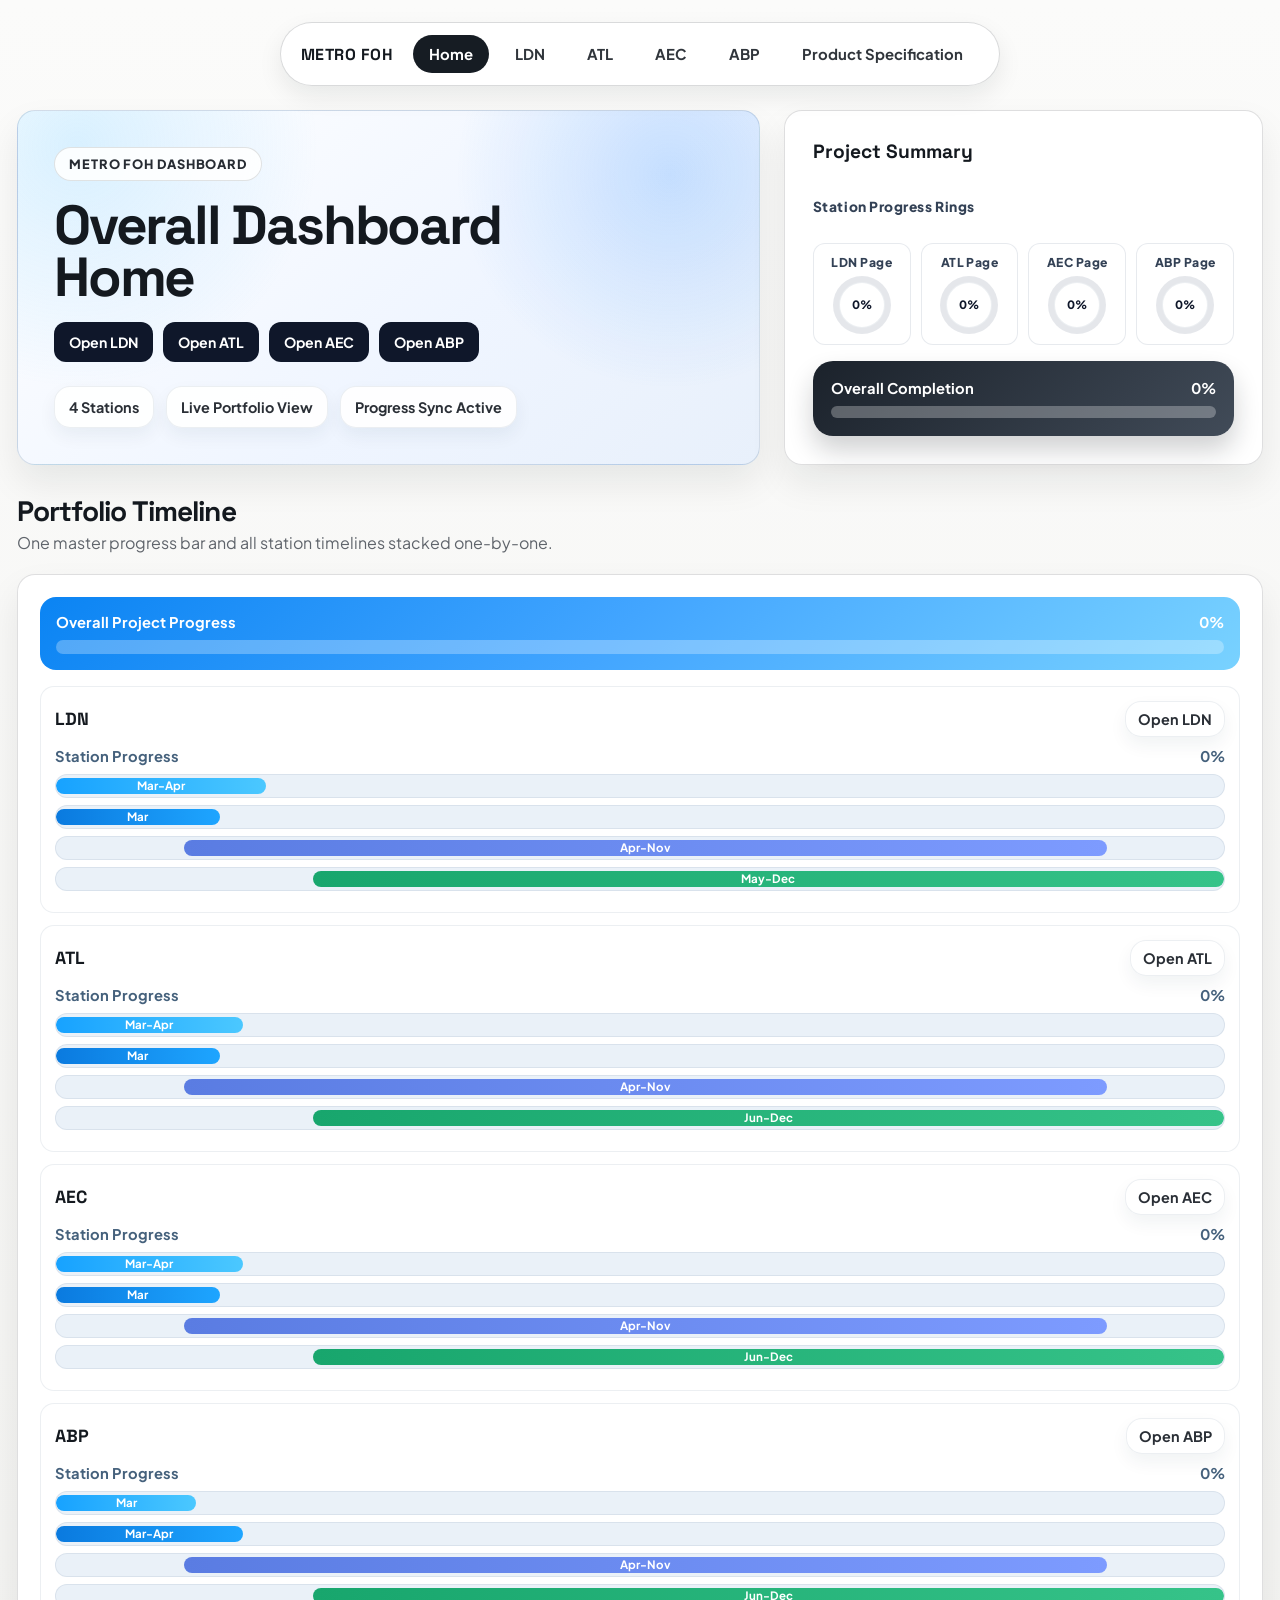
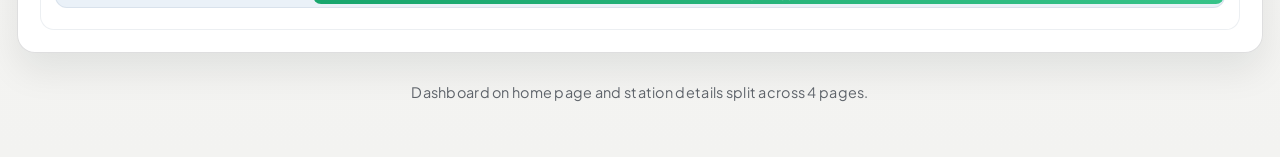
==== index.html @ a4d1c7f1 "Shop Drawings Update" ====
<!DOCTYPE html>
<html lang="en">
<head>
  <meta charset="UTF-8">
  <meta name="viewport" content="width=device-width, initial-scale=1.0">
  <title>METRO FOH - Metro FOH Tracker</title>
  <link rel="stylesheet" href="styles.css">
  <style>
    .hero-card {
      background:
        radial-gradient(circle at 8% 10%, rgba(88, 194, 255, 0.22), transparent 32%),
        radial-gradient(circle at 88% 18%, rgba(30, 132, 255, 0.2), transparent 30%),
        linear-gradient(140deg, #ffffff 0%, #eff5ff 60%, #e8f0fb 100%);
      border: 1px solid rgba(30, 68, 111, 0.16);
    }
    .hero-card h1 { max-width: 14ch; }
    .hero-card p { color: #435367; font-size: 1.03rem; }
    .hero-actions {
      display: flex;
      gap: 10px;
      flex-wrap: wrap;
      margin-top: 18px;
    }
    .hero-link {
      padding: 10px 14px;
      border-radius: 12px;
      background: #0f172a;
      color: #fff;
      font-weight: 700;
      font-size: 0.88rem;
      border: 1px solid rgba(15, 23, 42, 0.1);
      transition: transform 0.2s ease, box-shadow 0.2s ease;
    }
    .hero-link:hover {
      transform: translateY(-1px);
      box-shadow: 0 8px 20px rgba(15, 23, 42, 0.18);
    }
    .portfolio-panel {
      background: var(--surface);
      border: 1px solid var(--line);
      border-radius: var(--radius-xl);
      box-shadow: var(--shadow);
      backdrop-filter: blur(14px);
      padding: 22px;
    }
    .glance-grid {
      display: grid;
      grid-template-columns: repeat(4, minmax(0, 1fr));
      gap: 12px;
      margin-bottom: 24px;
    }
    .glance-card {
      padding: 14px;
      border-radius: 14px;
      border: 1px solid rgba(20, 53, 90, 0.12);
      background: #ffffff;
      box-shadow: 0 8px 20px rgba(15, 45, 71, 0.08);
    }
    .glance-card .top {
      display: flex;
      justify-content: space-between;
      align-items: center;
      margin-bottom: 10px;
      gap: 10px;
    }
    .glance-card strong {
      font-family: "Space Grotesk", sans-serif;
      font-size: 1.05rem;
    }
    .glance-card .pct {
      font-weight: 800;
      color: #0f172a;
    }
    .glance-card .progress-shell {
      background: rgba(15, 23, 42, 0.12);
      height: 10px;
    }
    .glance-card .meta {
      margin-top: 8px;
      color: #5b697b;
      font-size: 0.82rem;
      font-weight: 600;
    }
    .big-progress {
      padding: 16px;
      border-radius: 16px;
      background: linear-gradient(135deg, #0b84f3 0%, #42a5ff 48%, #79d2ff 100%);
      color: #fff;
      margin-bottom: 16px;
    }
    .big-progress .progress-shell { background: rgba(255, 255, 255, 0.28); height: 14px; }
    .portfolio-timeline-item { padding: 14px; border: 1px solid rgba(20, 53, 90, 0.08); border-radius: 14px; background: rgba(255, 255, 255, 0.92); margin-bottom: 12px; transition: transform 0.2s ease, box-shadow 0.2s ease; }
    .portfolio-timeline-item:hover { transform: translateY(-2px); box-shadow: 0 10px 20px rgba(15,45,71,0.1); }
    .portfolio-timeline-item:last-child { margin-bottom: 0; }
    .timeline-head { display: flex; justify-content: space-between; align-items: center; gap: 10px; margin-bottom: 10px; }
    .timeline-head strong { font-family: "Space Grotesk", sans-serif; font-size: 1.1rem; }
    .timeline-track { height: 24px; border-radius: 999px; background: #eaf1f8; border: 1px solid rgba(20, 53, 90, 0.08); position: relative; overflow: hidden; margin: 7px 0; }
    .timeline-bar { position: absolute; top: 3px; bottom: 3px; border-radius: 999px; color: #fff; display: flex; align-items: center; justify-content: center; font-size: 0.72rem; font-weight: 700; padding: 0 10px; }
    .bar-samples { background: linear-gradient(90deg, #17a2ff, #4bc8ff); }
    .bar-drawings { background: linear-gradient(90deg, #0a7adf, #1ea5ff); }
    .bar-procurement { background: linear-gradient(90deg, #5a7ce2, #7d9bff); }
    .bar-installation { background: linear-gradient(90deg, #18a66d, #36c389); }
    .station-rings {
      display: grid;
      grid-template-columns: repeat(4, minmax(0, 1fr));
      gap: 10px;
    }
    .station-rings-title {
      font-size: 0.86rem;
      font-weight: 800;
      color: #334155;
      letter-spacing: 0.04em;
      margin-top: 2px;
      margin-bottom: 2px;
    }
    .station-ring-card {
      background: #fff;
      border: 1px solid rgba(20, 53, 90, 0.1);
      border-radius: 12px;
      padding: 10px 8px;
      display: grid;
      justify-items: center;
      gap: 6px;
    }
    .station-ring {
      --deg: 0deg;
      --ring-color: #ef4444;
      width: 58px;
      height: 58px;
      border-radius: 999px;
      background: conic-gradient(var(--ring-color) var(--deg), #e5e7eb var(--deg));
      display: grid;
      place-items: center;
    }
    .station-ring::after {
      content: "";
      width: 44px;
      height: 44px;
      border-radius: 999px;
      background: #fff;
      border: 1px solid rgba(20, 53, 90, 0.08);
    }
    .station-ring-value {
      position: absolute;
      font-size: 0.72rem;
      font-weight: 800;
      color: #0f172a;
    }
    .station-ring-wrap {
      position: relative;
      display: grid;
      place-items: center;
    }
    .station-ring-label {
      font-size: 0.76rem;
      font-weight: 800;
      color: #334155;
      letter-spacing: 0.04em;
    }
    @media (max-width: 1100px) { .glance-grid { grid-template-columns: repeat(2, minmax(0, 1fr)); } }
    @media (max-width: 680px) { .glance-grid { grid-template-columns: 1fr; } }
    @media (max-width: 680px) { .station-rings { grid-template-columns: repeat(2, minmax(0, 1fr)); } }
  </style>
</head>
<body>
  <div class="page-shell">
    <header class="topbar">
      <div class="topbar-inner">
        <div class="brand">
          <div>METRO FOH</div>
        </div>
        <nav class="menu">
          <a href="index.html" class="active">Home</a>
          <a href="ldn.html">LDN</a>
          <a href="atl.html">ATL</a>
          <a href="aec.html">AEC</a>
          <a href="abp.html">ABP</a>
          <a href="product-specification.html">Product Specification</a>
        </nav>
      </div>
    </header>

    <section class="hero">
      <div class="hero-card">
        <div class="eyebrow">Metro FOH Dashboard</div>
        <h1>Overall Dashboard Home</h1>
        <div class="hero-actions">
          <a class="hero-link" href="ldn.html">Open LDN</a>
          <a class="hero-link" href="atl.html">Open ATL</a>
          <a class="hero-link" href="aec.html">Open AEC</a>
          <a class="hero-link" href="abp.html">Open ABP</a>
        </div>
        <div class="hero-meta">
          <div class="hero-pill">4 Stations</div>
          <div class="hero-pill">Live Portfolio View</div>
          <div class="hero-pill">Progress Sync Active</div>
        </div>
      </div>

      <aside class="summary-card">
        <div>
          <h3>Project Summary</h3>
        </div>
        <div class="summary-grid" id="summaryGrid"></div>
        <div class="station-rings-title">Station Progress Rings</div>
        <div class="station-rings" id="stationRings">
          <article class="station-ring-card"><div class="station-ring-label">LDN Page</div><div class="station-ring-wrap"><div class="station-ring" style="--deg:0deg;--ring-color:#9ca3af"></div><span class="station-ring-value">0%</span></div></article>
          <article class="station-ring-card"><div class="station-ring-label">ATL Page</div><div class="station-ring-wrap"><div class="station-ring" style="--deg:0deg;--ring-color:#9ca3af"></div><span class="station-ring-value">0%</span></div></article>
          <article class="station-ring-card"><div class="station-ring-label">AEC Page</div><div class="station-ring-wrap"><div class="station-ring" style="--deg:0deg;--ring-color:#9ca3af"></div><span class="station-ring-value">0%</span></div></article>
          <article class="station-ring-card"><div class="station-ring-label">ABP Page</div><div class="station-ring-wrap"><div class="station-ring" style="--deg:0deg;--ring-color:#9ca3af"></div><span class="station-ring-value">0%</span></div></article>
        </div>
        <div class="overall-progress">
          <div class="progress-row">
            <span>Overall Completion</span>
            <span id="overallProgressText">0%</span>
          </div>
          <div class="progress-shell">
            <div class="progress-fill" id="overallProgressBar" style="width:0%;"></div>
          </div>
        </div>
      </aside>
    </section>

    <div class="section-header">
      <div>
        <h2>Portfolio Timeline</h2>
        <p>
          One master progress bar and all station timelines stacked one-by-one.
        </p>
      </div>
    </div>
    <section class="portfolio-panel" id="portfolioTimeline">
      <div class="big-progress">
        <div class="progress-row"><span>Overall Project Progress</span><span>0%</span></div>
        <div class="progress-shell"><div class="progress-fill" style="width:0%;"></div></div>
      </div>

      <div class="portfolio-timeline-item">
        <div class="timeline-head">
          <strong>LDN</strong>
          <a href="ldn.html" class="hero-pill" style="padding:8px 12px;">Open LDN</a>
        </div>
        <div class="progress-row" style="color:#45617c;"><span>Station Progress</span><span>0%</span></div>
        <div class="timeline-track"><div class="timeline-bar bar-samples" style="left:0%;width:18%;">Mar-Apr</div></div>
        <div class="timeline-track"><div class="timeline-bar bar-drawings" style="left:0%;width:14%;">Mar</div></div>
        <div class="timeline-track"><div class="timeline-bar bar-procurement" style="left:11%;width:79%;">Apr-Nov</div></div>
        <div class="timeline-track"><div class="timeline-bar bar-installation" style="left:22%;width:78%;">May-Dec</div></div>
      </div>

      <div class="portfolio-timeline-item">
        <div class="timeline-head">
          <strong>ATL</strong>
          <a href="atl.html" class="hero-pill" style="padding:8px 12px;">Open ATL</a>
        </div>
        <div class="progress-row" style="color:#45617c;"><span>Station Progress</span><span>0%</span></div>
        <div class="timeline-track"><div class="timeline-bar bar-samples" style="left:0%;width:16%;">Mar-Apr</div></div>
        <div class="timeline-track"><div class="timeline-bar bar-drawings" style="left:0%;width:14%;">Mar</div></div>
        <div class="timeline-track"><div class="timeline-bar bar-procurement" style="left:11%;width:79%;">Apr-Nov</div></div>
        <div class="timeline-track"><div class="timeline-bar bar-installation" style="left:22%;width:78%;">Jun-Dec</div></div>
      </div>

      <div class="portfolio-timeline-item">
        <div class="timeline-head">
          <strong>AEC</strong>
          <a href="aec.html" class="hero-pill" style="padding:8px 12px;">Open AEC</a>
        </div>
        <div class="progress-row" style="color:#45617c;"><span>Station Progress</span><span>0%</span></div>
        <div class="timeline-track"><div class="timeline-bar bar-samples" style="left:0%;width:16%;">Mar-Apr</div></div>
        <div class="timeline-track"><div class="timeline-bar bar-drawings" style="left:0%;width:14%;">Mar</div></div>
        <div class="timeline-track"><div class="timeline-bar bar-procurement" style="left:11%;width:79%;">Apr-Nov</div></div>
        <div class="timeline-track"><div class="timeline-bar bar-installation" style="left:22%;width:78%;">Jun-Dec</div></div>
      </div>

      <div class="portfolio-timeline-item">
        <div class="timeline-head">
          <strong>ABP</strong>
          <a href="abp.html" class="hero-pill" style="padding:8px 12px;">Open ABP</a>
        </div>
        <div class="progress-row" style="color:#45617c;"><span>Station Progress</span><span>0%</span></div>
        <div class="timeline-track"><div class="timeline-bar bar-samples" style="left:0%;width:12%;">Mar</div></div>
        <div class="timeline-track"><div class="timeline-bar bar-drawings" style="left:0%;width:16%;">Mar-Apr</div></div>
        <div class="timeline-track"><div class="timeline-bar bar-procurement" style="left:11%;width:79%;">Apr-Nov</div></div>
        <div class="timeline-track"><div class="timeline-bar bar-installation" style="left:22%;width:78%;">Jun-Dec</div></div>
      </div>
    </section>

    <div class="footer-note">
      Dashboard on home page and station details split across 4 pages.
    </div>
  </div>

  <script src="dashboard-data.js?v=3"></script>
  <script src="persistence.js?v=3"></script>
  <script>
    const fallbackDashboardData = {
      stationData: {
        LDN: { sampleSubmissionTracker: new Array(7).fill({ completionDate: "" }), shopDrawings: new Array(4).fill({ completionDate: "" }), procurement: new Array(5).fill({ completionDate: "" }), installation: new Array(5).fill({ completionDate: "" }) },
        ATL: { sampleSubmissionTracker: new Array(5).fill({ completionDate: "" }), shopDrawings: new Array(4).fill({ completionDate: "" }), procurement: new Array(4).fill({ completionDate: "" }), installation: new Array(4).fill({ completionDate: "" }) },
        AEC: { sampleSubmissionTracker: new Array(5).fill({ completionDate: "" }), shopDrawings: new Array(4).fill({ completionDate: "" }), procurement: new Array(5).fill({ completionDate: "" }), installation: new Array(5).fill({ completionDate: "" }) },
        ABP: { sampleSubmissionTracker: new Array(6).fill({ completionDate: "" }), shopDrawings: new Array(5).fill({ completionDate: "" }), procurement: new Array(6).fill({ completionDate: "" }), installation: new Array(6).fill({ completionDate: "" }) }
      },
      stationMetrics(station) {
        const data = this.stationData[station];
        const totalItems = Object.values(data).reduce((sum, items) => sum + items.length, 0);
        const completedItems = 0;
        const progress = 0;
        const approved = 0;
        const review = 0;
        const pending = data.sampleSubmissionTracker.length;
        return { totalItems, completedItems, progress, approved, review, pending, overallStatus: "Needs Attention", overallClass: "status-pending" };
      }
    };

    const dashboard = (window.DashboardData && window.DashboardData.stationData && window.DashboardData.stationMetrics)
      ? window.DashboardData
      : fallbackDashboardData;
    const { stationData } = dashboard;
    const stationMetrics = (station) => dashboard.stationMetrics(station);
    const staticLdnProgress = { progress: 23, completedItems: 9, totalItems: 39 };
    const mergeWithStoredOrStatic = (station, metrics, stored) => {
      if (station === "LDN") {
        return { ...metrics, ...staticLdnProgress };
      }
      return stored
        ? { ...metrics, progress: stored.progress, completedItems: stored.completedItems, totalItems: stored.totalItems }
        : metrics;
    };

    function renderSummary() {
      const metricsByStation = Object.keys(stationData).map((station) => {
        const metrics = stationMetrics(station);
        const stored = JSON.parse(localStorage.getItem(`metro_foh_progress_${station}`) || "null");
        return mergeWithStoredOrStatic(station, metrics, stored);
      });
      const stationCount = Object.keys(stationData).length;
      const totalItems = metricsByStation.reduce((sum, item) => sum + item.totalItems, 0);
      const completedItems = metricsByStation.reduce((sum, item) => sum + item.completedItems, 0);
      const approvedSamples = metricsByStation.reduce((sum, item) => sum + item.approved, 0);
      const averageProgress = stationCount
        ? Math.round(metricsByStation.reduce((sum, item) => sum + item.progress, 0) / stationCount)
        : 0;

      const summaryGrid = document.getElementById("summaryGrid");
      summaryGrid.innerHTML = [
        { label: "Stations", value: stationCount },
        { label: "Tracked Items", value: totalItems },
        { label: "Completed Items", value: completedItems },
        { label: "Approved Samples", value: approvedSamples }
      ].map((item) => `
        <div class="mini-stat">
          <span>${item.label}</span>
          <strong>${item.value}</strong>
        </div>
      `).join("");

      document.getElementById("overallProgressText").textContent = `${averageProgress}%`;
      document.getElementById("overallProgressBar").style.width = `${averageProgress}%`;
    }

    function renderPortfolioTimeline() {
      const ranges = {
        LDN: { s: "0,18,Mar-Apr", d: "0,14,Mar", p: "11,79,Apr-Nov", i: "22,78,May-Dec" },
        ATL: { s: "0,16,Mar-Apr", d: "0,14,Mar", p: "11,79,Apr-Nov", i: "22,78,Jun-Dec" },
        AEC: { s: "0,16,Mar-Apr", d: "0,14,Mar", p: "11,79,Apr-Nov", i: "22,78,Jun-Dec" },
        ABP: { s: "0,12,Mar", d: "0,16,Mar-Apr", p: "11,79,Apr-Nov", i: "22,78,Jun-Dec" }
      };

      const all = Object.keys(stationData).map((station) => {
        const metrics = stationMetrics(station);
        const stored = JSON.parse(localStorage.getItem(`metro_foh_progress_${station}`) || "null");
        const merged = mergeWithStoredOrStatic(station, metrics, stored);
        return { station, metrics: merged };
      });
      const avg = all.length ? Math.round(all.reduce((sum, x) => sum + x.metrics.progress, 0) / all.length) : 0;
      const wrap = document.getElementById("portfolioTimeline");

      wrap.innerHTML = `
        <div class="big-progress">
          <div class="progress-row"><span>Overall Project Progress</span><span>${avg}%</span></div>
          <div class="progress-shell"><div class="progress-fill" style="width:${avg}%;"></div></div>
        </div>
        ${all.map(({ station, metrics }) => {
          const r = ranges[station];
          const [sl, sw, st] = r.s.split(",");
          const [dl, dw, dt] = r.d.split(",");
          const [pl, pw, pt] = r.p.split(",");
          const [il, iw, it] = r.i.split(",");
          return `
            <div class="portfolio-timeline-item">
              <div class="timeline-head">
                <strong>${station}</strong>
                <a href="${station.toLowerCase()}.html" class="hero-pill" style="padding:8px 12px;">Open ${station}</a>
              </div>
              <div class="progress-row" style="color:#45617c;"><span>Station Progress</span><span>${metrics.progress}%</span></div>
              <div class="timeline-track"><div class="timeline-bar bar-samples" style="left:${sl}%;width:${sw}%;">${st}</div></div>
              <div class="timeline-track"><div class="timeline-bar bar-drawings" style="left:${dl}%;width:${dw}%;">${dt}</div></div>
              <div class="timeline-track"><div class="timeline-bar bar-procurement" style="left:${pl}%;width:${pw}%;">${pt}</div></div>
              <div class="timeline-track"><div class="timeline-bar bar-installation" style="left:${il}%;width:${iw}%;">${it}</div></div>
            </div>
          `;
        }).join("")}
      `;
    }

    function renderStationRings() {
      const grid = document.getElementById("stationRings");
      if (!grid) return;
      const stations = Object.keys(stationData).map((station) => {
        const metrics = stationMetrics(station);
        const stored = JSON.parse(localStorage.getItem(`metro_foh_progress_${station}`) || "null");
        return {
          station,
          ...mergeWithStoredOrStatic(station, metrics, stored)
        };
      });

      const ringColor = (pct) => {
        if (pct >= 80) return "#10b981";
        if (pct >= 50) return "#3b82f6";
        if (pct >= 1) return "#f59e0b";
        return "#9ca3af";
      };

      const labelMap = {
        LDN: "LDN Page",
        ATL: "ATL Page",
        AEC: "AEC Page",
        ABP: "ABP Page"
      };

      grid.innerHTML = stations.map((item) => `
        <article class="station-ring-card">
          <div class="station-ring-label">${labelMap[item.station] || item.station}</div>
          <div class="station-ring-wrap">
            <div class="station-ring" style="--deg:${Math.round((item.progress / 100) * 360)}deg;--ring-color:${ringColor(item.progress)}"></div>
            <span class="station-ring-value">${item.progress}%</span>
          </div>
        </article>
      `).join("");
    }

    renderSummary();
    renderStationRings();
    renderPortfolioTimeline();
    syncHomeProgress();
  </script>
</body>
</html>
---- styles.css ----
@import url("https://fonts.googleapis.com/css2?family=Plus+Jakarta+Sans:wght@400;500;600;700;800&family=Space+Grotesk:wght@600;700&display=swap");

:root {
  --bg: #f3f3f1;
  --surface: rgba(255, 255, 255, 0.96);
  --surface-strong: #ffffff;
  --line: rgba(21, 27, 34, 0.14);
  --text: #14191f;
  --muted: #5f646b;
  --accent: #1e2936;
  --accent-2: #3a4655;
  --accent-soft: #ebecef;
  --green: #2d8f64;
  --yellow: #d97706;
  --red: #b44b4b;
  --shadow: 0 18px 36px rgba(19, 24, 31, 0.08);
  --radius-xl: 18px;
  --radius-lg: 20px;
  --radius-md: 14px;
}

* { box-sizing: border-box; }
html { scroll-behavior: smooth; }
body {
  margin: 0;
  font-family: "Plus Jakarta Sans", "Segoe UI", sans-serif;
  color: var(--text);
  background: linear-gradient(180deg, #fbfbfa 0%, var(--bg) 100%);
}

a { color: inherit; text-decoration: none; }
h1, h2, h3, p { margin: 0; }

.page-shell {
  width: min(1400px, calc(100% - 34px));
  margin: 0 auto;
  padding: 22px 0 56px;
  animation: fade-up 700ms ease;
}

.topbar {
  position: sticky;
  top: 14px;
  z-index: 30;
  display: flex;
  justify-content: center;
  margin-bottom: 24px;
}

.topbar-inner {
  display: flex;
  align-items: center;
  gap: 20px;
  padding: 12px 20px;
  border: 1px solid rgba(20, 25, 31, 0.16);
  border-radius: 999px;
  background: rgba(255, 255, 255, 0.95);
  backdrop-filter: blur(6px);
  box-shadow: 0 10px 24px rgba(18, 24, 31, 0.08);
}

.brand {
  display: flex;
  align-items: center;
  gap: 12px;
  font-family: "Space Grotesk", sans-serif;
  font-weight: 700;
  letter-spacing: 0.03em;
}

.brand-badge {
  width: 40px;
  height: 40px;
  display: grid;
  place-items: center;
  border-radius: 10px;
  background: linear-gradient(135deg, #10151b 0%, #313b48 100%);
  color: #fff;
  box-shadow: 0 8px 18px rgba(16, 21, 27, 0.24);
}

.menu {
  display: flex;
  align-items: center;
  justify-content: center;
  gap: 10px;
  flex-wrap: wrap;
}

.menu a {
  padding: 10px 16px;
  border-radius: 999px;
  color: #30353b;
  font-size: 0.93rem;
  font-weight: 700;
  transition: all 220ms ease;
}

.menu a:hover {
  transform: translateY(-1px);
  background: #eeefef;
  color: #11151a;
}

.menu a.active {
  background: #161c23;
  color: #fff;
}

.hero {
  display: grid;
  grid-template-columns: 1.55fr 1fr;
  gap: 24px;
  margin-bottom: 26px;
}

.hero-card,
.summary-card,
.station-card,
.section-panel,
.page-intro {
  background: var(--surface);
  border: 1px solid var(--line);
  border-radius: var(--radius-xl);
  box-shadow: var(--shadow);
  backdrop-filter: blur(14px);
}

.hero-card {
  padding: 36px;
  position: relative;
  overflow: hidden;
  min-height: 320px;
  isolation: isolate;
}

.eyebrow {
  display: inline-flex;
  align-items: center;
  gap: 8px;
  padding: 8px 14px;
  border-radius: 999px;
  background: rgba(255, 255, 255, 0.88);
  border: 1px solid rgba(20, 25, 31, 0.12);
  color: #272c33;
  font-size: 0.8rem;
  font-weight: 800;
  letter-spacing: 0.07em;
  text-transform: uppercase;
}

.hero-card h1 {
  margin-top: 18px;
  font-family: "Space Grotesk", sans-serif;
  font-size: clamp(2.5rem, 4.3vw, 4.6rem);
  line-height: 0.95;
  letter-spacing: -0.04em;
  max-width: 12ch;
}

.hero-card p {
  margin-top: 16px;
  max-width: 58ch;
  color: var(--muted);
  font-size: 1.02rem;
  line-height: 1.75;
}

.hero-meta {
  display: flex;
  gap: 12px;
  flex-wrap: wrap;
  margin-top: 24px;
}

.hero-pill {
  padding: 11px 14px;
  border-radius: 16px;
  background: rgba(255, 255, 255, 0.9);
  border: 1px solid rgba(20, 53, 90, 0.08);
  color: #2a2f36;
  font-size: 0.9rem;
  font-weight: 700;
  box-shadow: 0 8px 18px rgba(15, 45, 71, 0.06);
}

.summary-card {
  padding: 28px;
  display: grid;
  grid-template-rows: auto auto 1fr;
  gap: 16px;
}

.summary-card h3 {
  font-size: 1.2rem;
  font-family: "Space Grotesk", sans-serif;
}

.summary-grid {
  display: grid;
  grid-template-columns: repeat(2, 1fr);
  gap: 12px;
}

.mini-stat {
  padding: 15px;
  border-radius: 16px;
  background: var(--surface-strong);
  border: 1px solid rgba(20, 53, 90, 0.08);
}

.mini-stat span {
  display: block;
  color: var(--muted);
  font-size: 0.82rem;
  margin-bottom: 8px;
  font-weight: 600;
}

.mini-stat strong {
  font-size: 1.64rem;
  letter-spacing: -0.03em;
  font-family: "Space Grotesk", sans-serif;
}

.overall-progress {
  padding: 18px;
  border-radius: 20px;
  background: linear-gradient(135deg, #1b222b 0%, #414b58 100%);
  color: #fff;
  box-shadow: 0 14px 26px rgba(18, 24, 31, 0.2);
}

.progress-row {
  display: flex;
  justify-content: space-between;
  gap: 12px;
  align-items: center;
  margin-bottom: 9px;
  font-weight: 700;
  font-size: 0.92rem;
}

.progress-shell {
  width: 100%;
  height: 12px;
  border-radius: 999px;
  background: rgba(255, 255, 255, 0.28);
  overflow: hidden;
}

.progress-fill {
  height: 100%;
  border-radius: 999px;
  background: linear-gradient(90deg, #ffffff 0%, rgba(255, 255, 255, 0.74) 100%);
  transition: width 600ms ease;
}

.section-header {
  display: flex;
  align-items: end;
  justify-content: space-between;
  gap: 16px;
  margin: 28px 0 18px;
}

.section-header h2 {
  font-family: "Space Grotesk", sans-serif;
  font-size: clamp(1.5rem, 2.2vw, 2.2rem);
  letter-spacing: -0.03em;
}

.section-header p {
  color: var(--muted);
  max-width: 65ch;
  line-height: 1.7;
}

.stations-overview {
  display: grid;
  grid-template-columns: repeat(4, 1fr);
  gap: 18px;
  margin-bottom: 30px;
}

.station-card {
  padding: 22px;
  transition: transform 220ms ease, box-shadow 220ms ease;
}

.station-card:hover {
  transform: translateY(-3px);
  box-shadow: 0 26px 60px rgba(20, 53, 90, 0.16);
}

.station-top {
  display: flex;
  justify-content: space-between;
  align-items: start;
  gap: 12px;
  margin-bottom: 14px;
}

.station-code {
  font-size: 2.05rem;
  font-weight: 800;
  letter-spacing: -0.05em;
  font-family: "Space Grotesk", sans-serif;
}

.status-badge {
  padding: 8px 12px;
  border-radius: 999px;
  font-size: 0.74rem;
  letter-spacing: 0.04em;
  text-transform: uppercase;
  font-weight: 800;
  white-space: nowrap;
}

.status-approved { background: rgba(13, 159, 100, 0.15); color: var(--green); }
.status-review { background: rgba(217, 119, 6, 0.15); color: var(--yellow); }
.status-pending { background: rgba(209, 74, 80, 0.14); color: var(--red); }

.station-card p {
  color: var(--muted);
  line-height: 1.62;
  font-size: 0.94rem;
}

.station-metrics {
  display: grid;
  grid-template-columns: repeat(2, 1fr);
  gap: 10px;
  margin-top: 14px;
}

.metric-box {
  padding: 12px;
  border-radius: 14px;
  background: rgba(255, 255, 255, 0.8);
  border: 1px solid rgba(20, 53, 90, 0.08);
}

.metric-box span {
  display: block;
  color: var(--muted);
  font-size: 0.76rem;
  margin-bottom: 6px;
  font-weight: 600;
  text-transform: uppercase;
  letter-spacing: 0.05em;
}

.metric-box strong {
  font-size: 1.15rem;
  font-family: "Space Grotesk", sans-serif;
}

.station-sections { display: grid; gap: 24px; }

.section-panel {
  padding: 26px;
  position: relative;
  overflow: hidden;
}

.section-panel::before {
  content: "";
  position: absolute;
  inset: 0 auto 0 0;
  width: 5px;
  background: linear-gradient(180deg, #2a3139, #5e6771);
  opacity: 0.85;
}

.station-banner {
  display: flex;
  justify-content: space-between;
  gap: 16px;
  align-items: center;
  flex-wrap: wrap;
  margin-bottom: 18px;
}

.station-banner h2 {
  font-size: clamp(1.9rem, 2vw, 2.7rem);
  letter-spacing: -0.04em;
  font-family: "Space Grotesk", sans-serif;
}

.section-kpis {
  display: flex;
  gap: 10px;
  flex-wrap: wrap;
}

.section-kpis .hero-pill {
  font-size: 0.84rem;
  padding: 10px 12px;
}

.tables-grid {
  display: grid;
  grid-template-columns: 1fr 1fr;
  gap: 16px;
}

.table-card {
  padding: 16px;
  border-radius: var(--radius-lg);
  background: rgba(255, 255, 255, 0.84);
  border: 1px solid rgba(20, 53, 90, 0.08);
  box-shadow: 0 14px 30px rgba(20, 53, 90, 0.08);
}

.table-card h3 {
  margin-bottom: 4px;
  font-size: 1.05rem;
  font-family: "Space Grotesk", sans-serif;
}

.table-card .small-copy {
  color: var(--muted);
  font-size: 0.9rem;
  margin-bottom: 12px;
  line-height: 1.5;
}

.status-legend {
  display: flex;
  flex-wrap: wrap;
  gap: 8px;
  margin-bottom: 10px;
}

.legend-item {
  display: inline-flex;
  align-items: center;
  gap: 7px;
  padding: 7px 10px;
  border-radius: 999px;
  font-size: 0.75rem;
  font-weight: 800;
  letter-spacing: 0.04em;
  text-transform: uppercase;
  border: 1px solid rgba(20, 53, 90, 0.08);
  background: rgba(255, 255, 255, 0.95);
}

.legend-dot {
  width: 8px;
  height: 8px;
  border-radius: 50%;
  display: inline-block;
}

.legend-approved .legend-dot { background: var(--green); }
.legend-review .legend-dot { background: var(--yellow); }
.legend-pending .legend-dot,
.legend-started .legend-dot { background: var(--red); }

.table-wrap {
  overflow-x: auto;
  border-radius: 12px;
  border: 1px solid rgba(20, 53, 90, 0.1);
  background: #fff;
  max-height: 420px;
}

table {
  width: 100%;
  border-collapse: collapse;
  min-width: 560px;
}

thead th {
  position: sticky;
  top: 0;
  z-index: 2;
  padding: 12px 11px;
  text-align: left;
  font-size: 0.75rem;
  letter-spacing: 0.07em;
  text-transform: uppercase;
  color: #4f555c;
  background: linear-gradient(180deg, #f7f7f6 0%, #f1f1ef 100%);
  border-bottom: 1px solid rgba(20, 53, 90, 0.12);
  white-space: nowrap;
}

tbody tr:nth-child(odd) { background: #fafaf9; }
tbody tr:hover { background: #f0f1f2; }

tbody td {
  padding: 11px;
  border-bottom: 1px solid rgba(20, 53, 90, 0.08);
  color: #22425d;
  font-size: 0.9rem;
  vertical-align: top;
  line-height: 1.45;
}

tbody td:first-child { font-weight: 700; color: #143754; }
tbody tr:last-child td { border-bottom: 0; }

tr.status-row-approved td { background: linear-gradient(90deg, rgba(13, 159, 100, 0.06), transparent 58%); }
tr.status-row-review td { background: linear-gradient(90deg, rgba(217, 119, 6, 0.10), transparent 58%); }
tr.status-row-pending td,
tr.status-row-started td { background: linear-gradient(90deg, rgba(209, 74, 80, 0.07), transparent 58%); }

.tag {
  display: inline-flex;
  align-items: center;
  justify-content: center;
  gap: 7px;
  padding: 7px 12px;
  border-radius: 999px;
  font-size: 0.72rem;
  letter-spacing: 0.04em;
  text-transform: uppercase;
  font-weight: 800;
  border: 1px solid transparent;
}

.tag::before {
  content: "";
  width: 7px;
  height: 7px;
  border-radius: 50%;
  display: inline-block;
  background: currentColor;
}

.tag-approved { background: rgba(13, 159, 100, 0.15); color: var(--green); border-color: rgba(13, 159, 100, 0.2); }
.tag-review { background: rgba(217, 119, 6, 0.15); color: var(--yellow); border-color: rgba(217, 119, 6, 0.24); }
.tag-pending,
.tag-started { background: rgba(209, 74, 80, 0.14); color: var(--red); border-color: rgba(209, 74, 80, 0.2); }

.page-intro {
  padding: 28px;
  margin-bottom: 22px;
}

.page-intro p {
  margin-top: 10px;
  color: var(--muted);
  line-height: 1.7;
}

.footer-note {
  margin-top: 30px;
  text-align: center;
  color: var(--muted);
  font-size: 0.9rem;
  letter-spacing: 0.02em;
}

@keyframes fade-up {
  from { opacity: 0; transform: translateY(10px); }
  to { opacity: 1; transform: translateY(0); }
}

@media (max-width: 1180px) {
  .hero,
  .stations-overview,
  .tables-grid { grid-template-columns: 1fr 1fr; }
}

@media (max-width: 760px) {
  .page-shell {
    width: min(100% - 18px, 100%);
    padding-top: 12px;
  }

  .topbar { top: 8px; }

  .topbar-inner {
    width: 100%;
    border-radius: 22px;
    flex-direction: column;
    align-items: stretch;
  }

  .brand,
  .menu { justify-content: center; }

  .hero,
  .stations-overview,
  .tables-grid { grid-template-columns: 1fr; }

  .hero-card,
  .summary-card,
  .station-card,
  .section-panel,
  .page-intro { border-radius: 22px; }
}
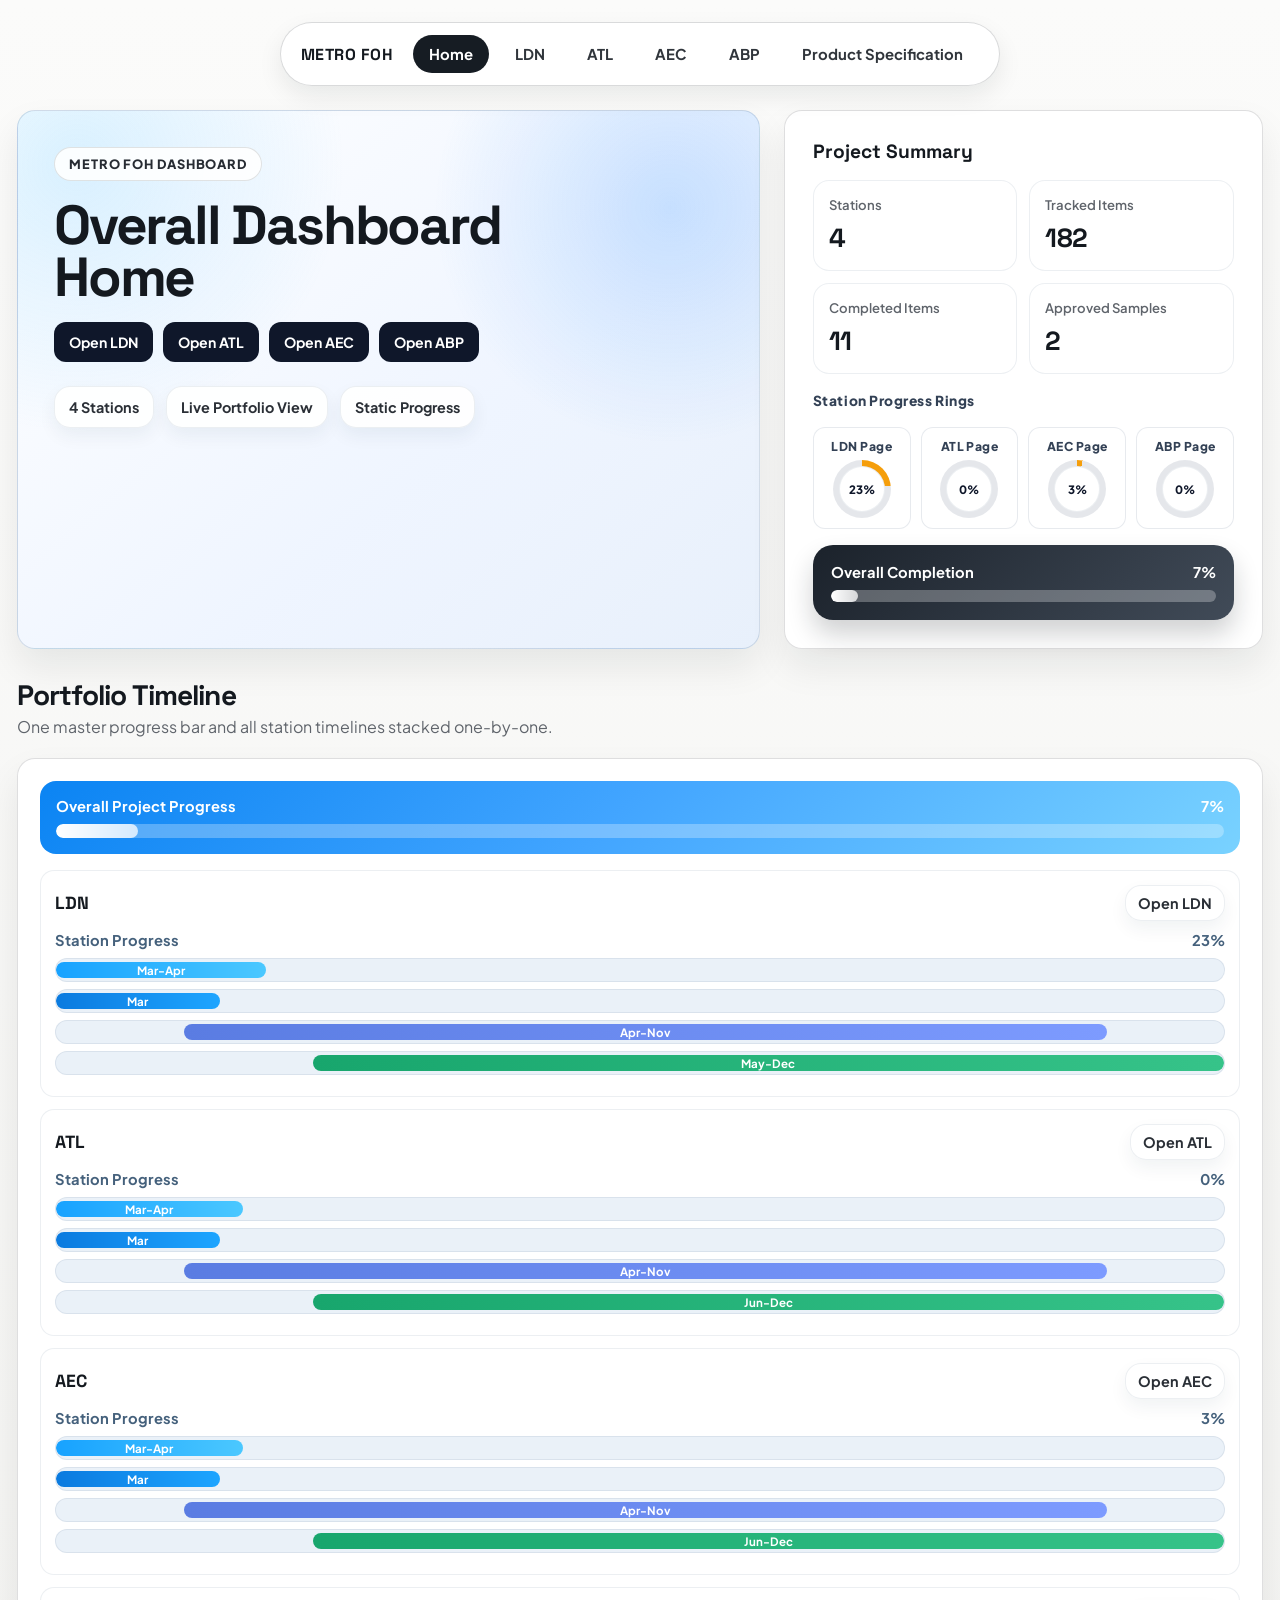
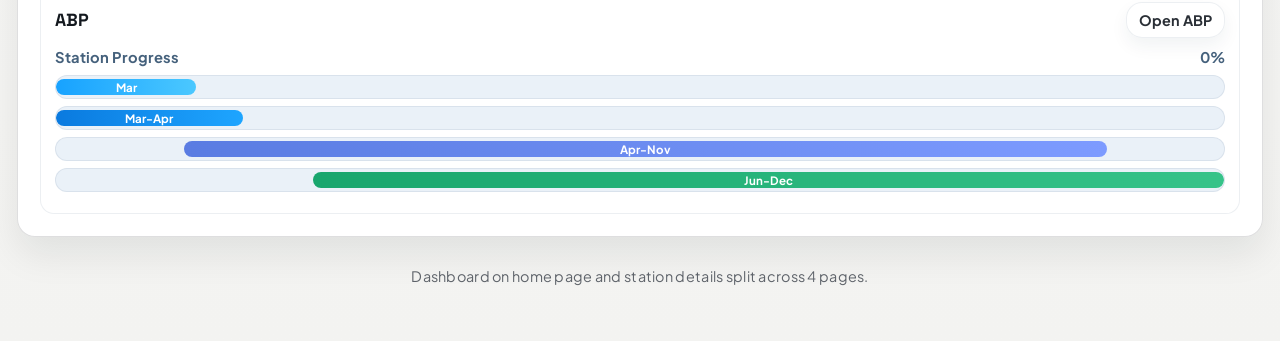
==== commit ad7cab52: "Update station tables and make home progress static" ====
--- a/index.html
+++ b/index.html
@@ -193,7 +193,7 @@
         <div class="hero-meta">
           <div class="hero-pill">4 Stations</div>
           <div class="hero-pill">Live Portfolio View</div>
-          <div class="hero-pill">Progress Sync Active</div>
+          <div class="hero-pill">Static Progress</div>
         </div>
       </div>
 
@@ -201,21 +201,26 @@
         <div>
           <h3>Project Summary</h3>
         </div>
-        <div class="summary-grid" id="summaryGrid"></div>
+        <div class="summary-grid" id="summaryGrid">
+          <div class="mini-stat"><span>Stations</span><strong>4</strong></div>
+          <div class="mini-stat"><span>Tracked Items</span><strong>182</strong></div>
+          <div class="mini-stat"><span>Completed Items</span><strong>11</strong></div>
+          <div class="mini-stat"><span>Approved Samples</span><strong>2</strong></div>
+        </div>
         <div class="station-rings-title">Station Progress Rings</div>
         <div class="station-rings" id="stationRings">
-          <article class="station-ring-card"><div class="station-ring-label">LDN Page</div><div class="station-ring-wrap"><div class="station-ring" style="--deg:0deg;--ring-color:#9ca3af"></div><span class="station-ring-value">0%</span></div></article>
+          <article class="station-ring-card"><div class="station-ring-label">LDN Page</div><div class="station-ring-wrap"><div class="station-ring" style="--deg:83deg;--ring-color:#f59e0b"></div><span class="station-ring-value">23%</span></div></article>
           <article class="station-ring-card"><div class="station-ring-label">ATL Page</div><div class="station-ring-wrap"><div class="station-ring" style="--deg:0deg;--ring-color:#9ca3af"></div><span class="station-ring-value">0%</span></div></article>
-          <article class="station-ring-card"><div class="station-ring-label">AEC Page</div><div class="station-ring-wrap"><div class="station-ring" style="--deg:0deg;--ring-color:#9ca3af"></div><span class="station-ring-value">0%</span></div></article>
+          <article class="station-ring-card"><div class="station-ring-label">AEC Page</div><div class="station-ring-wrap"><div class="station-ring" style="--deg:11deg;--ring-color:#f59e0b"></div><span class="station-ring-value">3%</span></div></article>
           <article class="station-ring-card"><div class="station-ring-label">ABP Page</div><div class="station-ring-wrap"><div class="station-ring" style="--deg:0deg;--ring-color:#9ca3af"></div><span class="station-ring-value">0%</span></div></article>
         </div>
         <div class="overall-progress">
           <div class="progress-row">
             <span>Overall Completion</span>
-            <span id="overallProgressText">0%</span>
+            <span id="overallProgressText">7%</span>
           </div>
           <div class="progress-shell">
-            <div class="progress-fill" id="overallProgressBar" style="width:0%;"></div>
+            <div class="progress-fill" id="overallProgressBar" style="width:7%;"></div>
           </div>
         </div>
       </aside>
@@ -231,8 +236,8 @@
     </div>
     <section class="portfolio-panel" id="portfolioTimeline">
       <div class="big-progress">
-        <div class="progress-row"><span>Overall Project Progress</span><span>0%</span></div>
-        <div class="progress-shell"><div class="progress-fill" style="width:0%;"></div></div>
+        <div class="progress-row"><span>Overall Project Progress</span><span>7%</span></div>
+        <div class="progress-shell"><div class="progress-fill" style="width:7%;"></div></div>
       </div>
 
       <div class="portfolio-timeline-item">
@@ -240,7 +245,7 @@
           <strong>LDN</strong>
           <a href="ldn.html" class="hero-pill" style="padding:8px 12px;">Open LDN</a>
         </div>
-        <div class="progress-row" style="color:#45617c;"><span>Station Progress</span><span>0%</span></div>
+        <div class="progress-row" style="color:#45617c;"><span>Station Progress</span><span>23%</span></div>
         <div class="timeline-track"><div class="timeline-bar bar-samples" style="left:0%;width:18%;">Mar-Apr</div></div>
         <div class="timeline-track"><div class="timeline-bar bar-drawings" style="left:0%;width:14%;">Mar</div></div>
         <div class="timeline-track"><div class="timeline-bar bar-procurement" style="left:11%;width:79%;">Apr-Nov</div></div>
@@ -264,7 +269,7 @@
           <strong>AEC</strong>
           <a href="aec.html" class="hero-pill" style="padding:8px 12px;">Open AEC</a>
         </div>
-        <div class="progress-row" style="color:#45617c;"><span>Station Progress</span><span>0%</span></div>
+        <div class="progress-row" style="color:#45617c;"><span>Station Progress</span><span>3%</span></div>
         <div class="timeline-track"><div class="timeline-bar bar-samples" style="left:0%;width:16%;">Mar-Apr</div></div>
         <div class="timeline-track"><div class="timeline-bar bar-drawings" style="left:0%;width:14%;">Mar</div></div>
         <div class="timeline-track"><div class="timeline-bar bar-procurement" style="left:11%;width:79%;">Apr-Nov</div></div>
@@ -289,160 +294,5 @@
     </div>
   </div>
 
-  <script src="dashboard-data.js?v=3"></script>
-  <script src="persistence.js?v=3"></script>
-  <script>
-    const fallbackDashboardData = {
-      stationData: {
-        LDN: { sampleSubmissionTracker: new Array(7).fill({ completionDate: "" }), shopDrawings: new Array(4).fill({ completionDate: "" }), procurement: new Array(5).fill({ completionDate: "" }), installation: new Array(5).fill({ completionDate: "" }) },
-        ATL: { sampleSubmissionTracker: new Array(5).fill({ completionDate: "" }), shopDrawings: new Array(4).fill({ completionDate: "" }), procurement: new Array(4).fill({ completionDate: "" }), installation: new Array(4).fill({ completionDate: "" }) },
-        AEC: { sampleSubmissionTracker: new Array(5).fill({ completionDate: "" }), shopDrawings: new Array(4).fill({ completionDate: "" }), procurement: new Array(5).fill({ completionDate: "" }), installation: new Array(5).fill({ completionDate: "" }) },
-        ABP: { sampleSubmissionTracker: new Array(6).fill({ completionDate: "" }), shopDrawings: new Array(5).fill({ completionDate: "" }), procurement: new Array(6).fill({ completionDate: "" }), installation: new Array(6).fill({ completionDate: "" }) }
-      },
-      stationMetrics(station) {
-        const data = this.stationData[station];
-        const totalItems = Object.values(data).reduce((sum, items) => sum + items.length, 0);
-        const completedItems = 0;
-        const progress = 0;
-        const approved = 0;
-        const review = 0;
-        const pending = data.sampleSubmissionTracker.length;
-        return { totalItems, completedItems, progress, approved, review, pending, overallStatus: "Needs Attention", overallClass: "status-pending" };
-      }
-    };
-
-    const dashboard = (window.DashboardData && window.DashboardData.stationData && window.DashboardData.stationMetrics)
-      ? window.DashboardData
-      : fallbackDashboardData;
-    const { stationData } = dashboard;
-    const stationMetrics = (station) => dashboard.stationMetrics(station);
-    const staticLdnProgress = { progress: 23, completedItems: 9, totalItems: 39 };
-    const mergeWithStoredOrStatic = (station, metrics, stored) => {
-      if (station === "LDN") {
-        return { ...metrics, ...staticLdnProgress };
-      }
-      return stored
-        ? { ...metrics, progress: stored.progress, completedItems: stored.completedItems, totalItems: stored.totalItems }
-        : metrics;
-    };
-
-    function renderSummary() {
-      const metricsByStation = Object.keys(stationData).map((station) => {
-        const metrics = stationMetrics(station);
-        const stored = JSON.parse(localStorage.getItem(`metro_foh_progress_${station}`) || "null");
-        return mergeWithStoredOrStatic(station, metrics, stored);
-      });
-      const stationCount = Object.keys(stationData).length;
-      const totalItems = metricsByStation.reduce((sum, item) => sum + item.totalItems, 0);
-      const completedItems = metricsByStation.reduce((sum, item) => sum + item.completedItems, 0);
-      const approvedSamples = metricsByStation.reduce((sum, item) => sum + item.approved, 0);
-      const averageProgress = stationCount
-        ? Math.round(metricsByStation.reduce((sum, item) => sum + item.progress, 0) / stationCount)
-        : 0;
-
-      const summaryGrid = document.getElementById("summaryGrid");
-      summaryGrid.innerHTML = [
-        { label: "Stations", value: stationCount },
-        { label: "Tracked Items", value: totalItems },
-        { label: "Completed Items", value: completedItems },
-        { label: "Approved Samples", value: approvedSamples }
-      ].map((item) => `
-        <div class="mini-stat">
-          <span>${item.label}</span>
-          <strong>${item.value}</strong>
-        </div>
-      `).join("");
-
-      document.getElementById("overallProgressText").textContent = `${averageProgress}%`;
-      document.getElementById("overallProgressBar").style.width = `${averageProgress}%`;
-    }
-
-    function renderPortfolioTimeline() {
-      const ranges = {
-        LDN: { s: "0,18,Mar-Apr", d: "0,14,Mar", p: "11,79,Apr-Nov", i: "22,78,May-Dec" },
-        ATL: { s: "0,16,Mar-Apr", d: "0,14,Mar", p: "11,79,Apr-Nov", i: "22,78,Jun-Dec" },
-        AEC: { s: "0,16,Mar-Apr", d: "0,14,Mar", p: "11,79,Apr-Nov", i: "22,78,Jun-Dec" },
-        ABP: { s: "0,12,Mar", d: "0,16,Mar-Apr", p: "11,79,Apr-Nov", i: "22,78,Jun-Dec" }
-      };
-
-      const all = Object.keys(stationData).map((station) => {
-        const metrics = stationMetrics(station);
-        const stored = JSON.parse(localStorage.getItem(`metro_foh_progress_${station}`) || "null");
-        const merged = mergeWithStoredOrStatic(station, metrics, stored);
-        return { station, metrics: merged };
-      });
-      const avg = all.length ? Math.round(all.reduce((sum, x) => sum + x.metrics.progress, 0) / all.length) : 0;
-      const wrap = document.getElementById("portfolioTimeline");
-
-      wrap.innerHTML = `
-        <div class="big-progress">
-          <div class="progress-row"><span>Overall Project Progress</span><span>${avg}%</span></div>
-          <div class="progress-shell"><div class="progress-fill" style="width:${avg}%;"></div></div>
-        </div>
-        ${all.map(({ station, metrics }) => {
-          const r = ranges[station];
-          const [sl, sw, st] = r.s.split(",");
-          const [dl, dw, dt] = r.d.split(",");
-          const [pl, pw, pt] = r.p.split(",");
-          const [il, iw, it] = r.i.split(",");
-          return `
-            <div class="portfolio-timeline-item">
-              <div class="timeline-head">
-                <strong>${station}</strong>
-                <a href="${station.toLowerCase()}.html" class="hero-pill" style="padding:8px 12px;">Open ${station}</a>
-              </div>
-              <div class="progress-row" style="color:#45617c;"><span>Station Progress</span><span>${metrics.progress}%</span></div>
-              <div class="timeline-track"><div class="timeline-bar bar-samples" style="left:${sl}%;width:${sw}%;">${st}</div></div>
-              <div class="timeline-track"><div class="timeline-bar bar-drawings" style="left:${dl}%;width:${dw}%;">${dt}</div></div>
-              <div class="timeline-track"><div class="timeline-bar bar-procurement" style="left:${pl}%;width:${pw}%;">${pt}</div></div>
-              <div class="timeline-track"><div class="timeline-bar bar-installation" style="left:${il}%;width:${iw}%;">${it}</div></div>
-            </div>
-          `;
-        }).join("")}
-      `;
-    }
-
-    function renderStationRings() {
-      const grid = document.getElementById("stationRings");
-      if (!grid) return;
-      const stations = Object.keys(stationData).map((station) => {
-        const metrics = stationMetrics(station);
-        const stored = JSON.parse(localStorage.getItem(`metro_foh_progress_${station}`) || "null");
-        return {
-          station,
-          ...mergeWithStoredOrStatic(station, metrics, stored)
-        };
-      });
-
-      const ringColor = (pct) => {
-        if (pct >= 80) return "#10b981";
-        if (pct >= 50) return "#3b82f6";
-        if (pct >= 1) return "#f59e0b";
-        return "#9ca3af";
-      };
-
-      const labelMap = {
-        LDN: "LDN Page",
-        ATL: "ATL Page",
-        AEC: "AEC Page",
-        ABP: "ABP Page"
-      };
-
-      grid.innerHTML = stations.map((item) => `
-        <article class="station-ring-card">
-          <div class="station-ring-label">${labelMap[item.station] || item.station}</div>
-          <div class="station-ring-wrap">
-            <div class="station-ring" style="--deg:${Math.round((item.progress / 100) * 360)}deg;--ring-color:${ringColor(item.progress)}"></div>
-            <span class="station-ring-value">${item.progress}%</span>
-          </div>
-        </article>
-      `).join("");
-    }
-
-    renderSummary();
-    renderStationRings();
-    renderPortfolioTimeline();
-    syncHomeProgress();
-  </script>
 </body>
 </html>
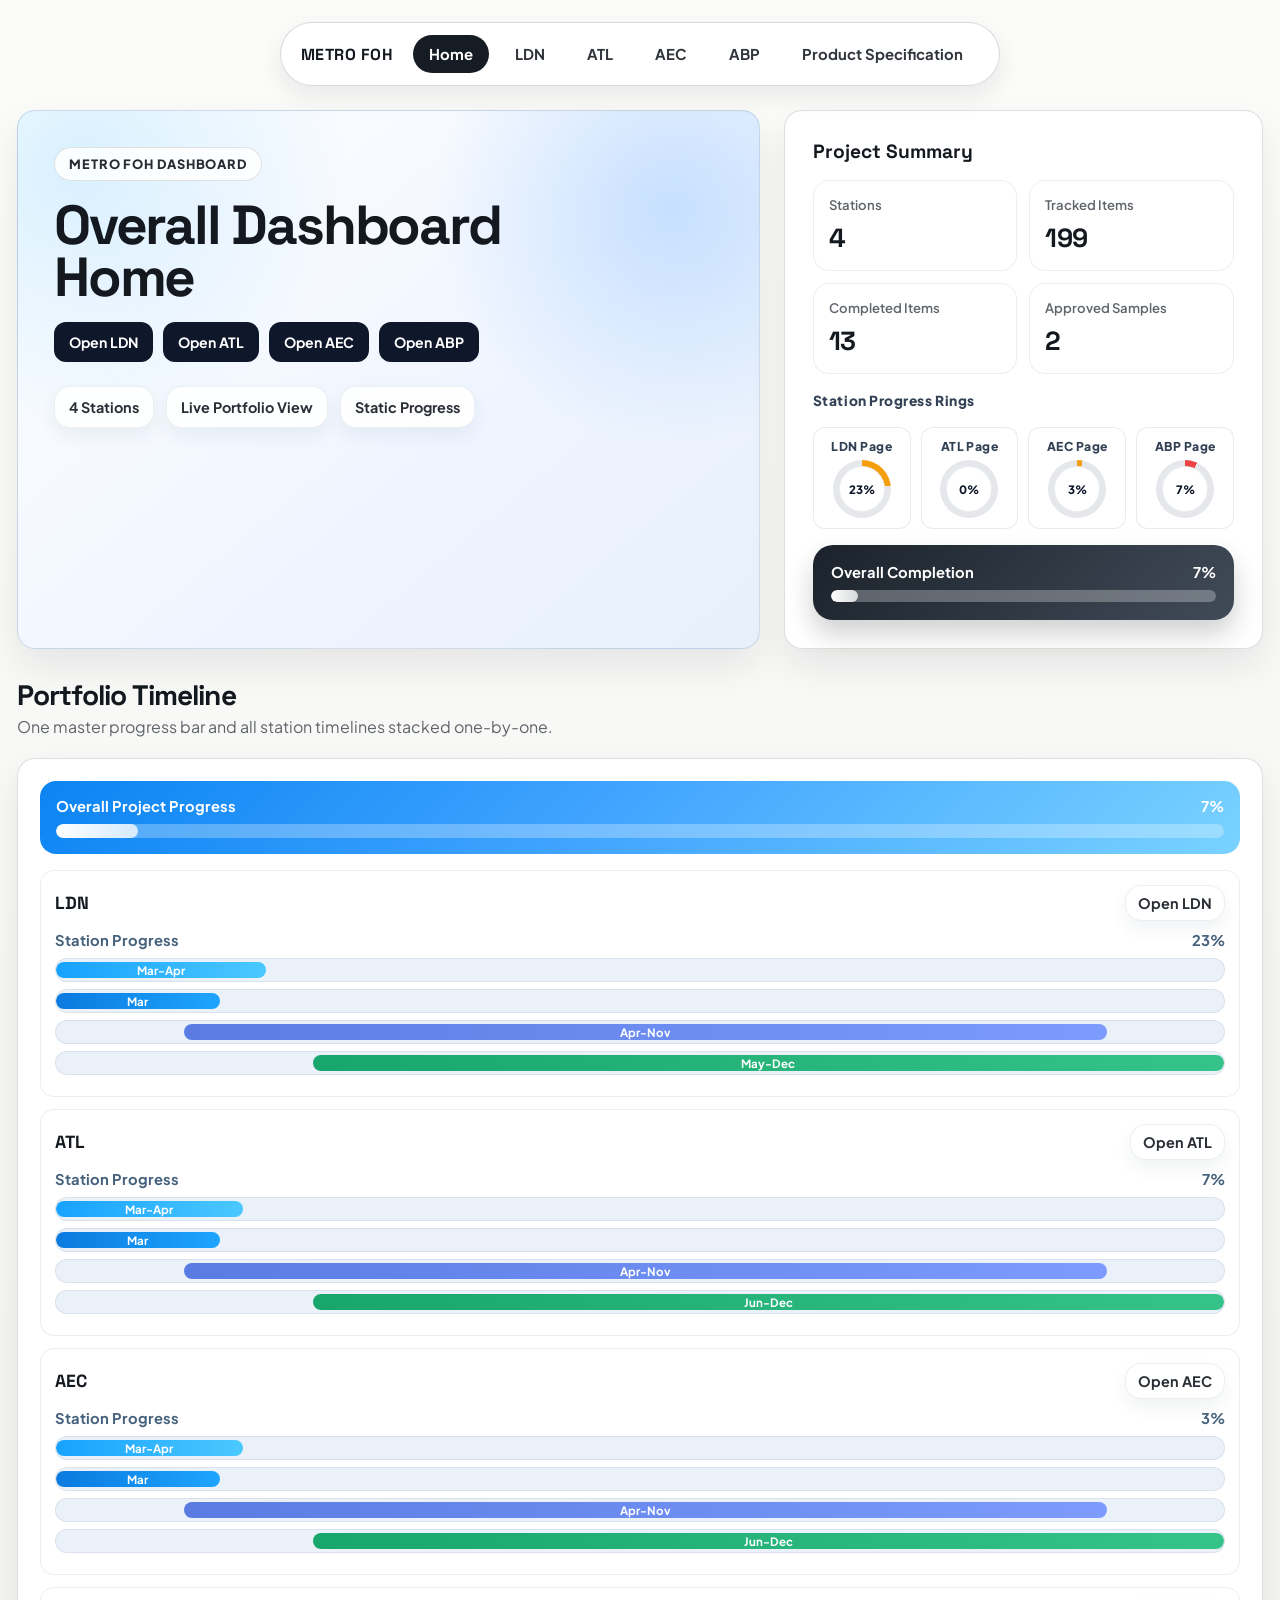
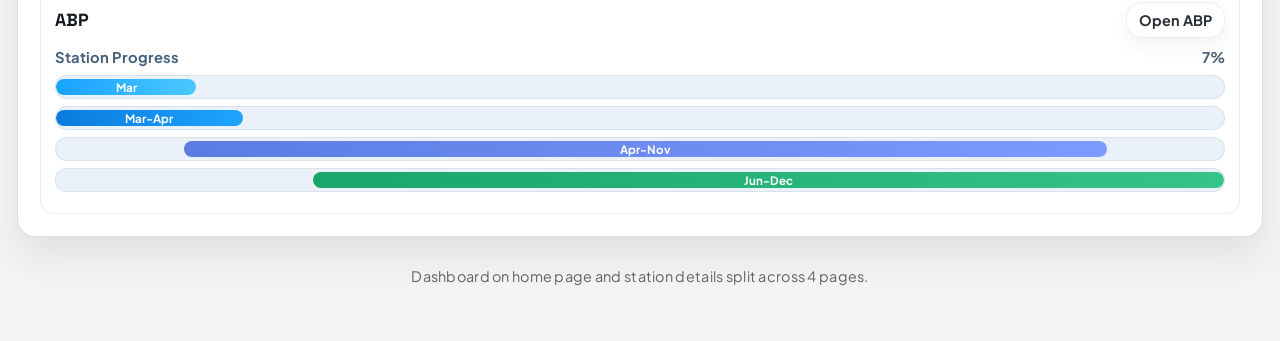
==== commit d3a64f8f: "Update ABP progress and shop drawings" ====
--- a/index.html
+++ b/index.html
@@ -203,8 +203,8 @@
         </div>
         <div class="summary-grid" id="summaryGrid">
           <div class="mini-stat"><span>Stations</span><strong>4</strong></div>
-          <div class="mini-stat"><span>Tracked Items</span><strong>182</strong></div>
-          <div class="mini-stat"><span>Completed Items</span><strong>11</strong></div>
+          <div class="mini-stat"><span>Tracked Items</span><strong>199</strong></div>
+          <div class="mini-stat"><span>Completed Items</span><strong>13</strong></div>
           <div class="mini-stat"><span>Approved Samples</span><strong>2</strong></div>
         </div>
         <div class="station-rings-title">Station Progress Rings</div>
@@ -212,7 +212,7 @@
           <article class="station-ring-card"><div class="station-ring-label">LDN Page</div><div class="station-ring-wrap"><div class="station-ring" style="--deg:83deg;--ring-color:#f59e0b"></div><span class="station-ring-value">23%</span></div></article>
           <article class="station-ring-card"><div class="station-ring-label">ATL Page</div><div class="station-ring-wrap"><div class="station-ring" style="--deg:0deg;--ring-color:#9ca3af"></div><span class="station-ring-value">0%</span></div></article>
           <article class="station-ring-card"><div class="station-ring-label">AEC Page</div><div class="station-ring-wrap"><div class="station-ring" style="--deg:11deg;--ring-color:#f59e0b"></div><span class="station-ring-value">3%</span></div></article>
-          <article class="station-ring-card"><div class="station-ring-label">ABP Page</div><div class="station-ring-wrap"><div class="station-ring" style="--deg:0deg;--ring-color:#9ca3af"></div><span class="station-ring-value">0%</span></div></article>
+          <article class="station-ring-card"><div class="station-ring-label">ABP Page</div><div class="station-ring-wrap"><div class="station-ring" style="--deg:25deg;--ring-color:#ef4444"></div><span class="station-ring-value">7%</span></div></article>
         </div>
         <div class="overall-progress">
           <div class="progress-row">
@@ -257,7 +257,7 @@
           <strong>ATL</strong>
           <a href="atl.html" class="hero-pill" style="padding:8px 12px;">Open ATL</a>
         </div>
-        <div class="progress-row" style="color:#45617c;"><span>Station Progress</span><span>0%</span></div>
+        <div class="progress-row" style="color:#45617c;"><span>Station Progress</span><span>7%</span></div>
         <div class="timeline-track"><div class="timeline-bar bar-samples" style="left:0%;width:16%;">Mar-Apr</div></div>
         <div class="timeline-track"><div class="timeline-bar bar-drawings" style="left:0%;width:14%;">Mar</div></div>
         <div class="timeline-track"><div class="timeline-bar bar-procurement" style="left:11%;width:79%;">Apr-Nov</div></div>
@@ -281,7 +281,7 @@
           <strong>ABP</strong>
           <a href="abp.html" class="hero-pill" style="padding:8px 12px;">Open ABP</a>
         </div>
-        <div class="progress-row" style="color:#45617c;"><span>Station Progress</span><span>0%</span></div>
+        <div class="progress-row" style="color:#45617c;"><span>Station Progress</span><span>7%</span></div>
         <div class="timeline-track"><div class="timeline-bar bar-samples" style="left:0%;width:12%;">Mar</div></div>
         <div class="timeline-track"><div class="timeline-bar bar-drawings" style="left:0%;width:16%;">Mar-Apr</div></div>
         <div class="timeline-track"><div class="timeline-bar bar-procurement" style="left:11%;width:79%;">Apr-Nov</div></div>
--- a/styles.css
+++ b/styles.css
@@ -461,11 +461,12 @@
 .legend-started .legend-dot { background: var(--red); }
 
 .table-wrap {
-  overflow-x: auto;
+  overflow: visible;
   border-radius: 12px;
   border: 1px solid rgba(20, 53, 90, 0.1);
   background: #fff;
-  max-height: 420px;
+  height: auto;
+  max-height: none;
 }
 
 table {
@@ -571,19 +572,33 @@
   .page-shell {
     width: min(100% - 18px, 100%);
     padding-top: 12px;
-  }
-
-  .topbar { top: 8px; }
+    padding-bottom: 28px;
+  }
+
+  .topbar {
+    position: static;
+  }
 
   .topbar-inner {
     width: 100%;
-    border-radius: 22px;
+    gap: 8px;
+    padding: 8px 10px;
+    border-radius: 16px;
     flex-direction: column;
     align-items: stretch;
   }
 
   .brand,
   .menu { justify-content: center; }
+
+  .menu {
+    gap: 6px;
+  }
+
+  .menu a {
+    padding: 7px 10px;
+    font-size: 0.8rem;
+  }
 
   .hero,
   .stations-overview,
@@ -594,4 +609,135 @@
   .station-card,
   .section-panel,
   .page-intro { border-radius: 22px; }
-}
+
+  .hero-card,
+  .summary-card,
+  .station-card,
+  .section-panel,
+  .page-intro,
+  .table-card {
+    padding: 18px;
+  }
+
+  .hero-card {
+    min-height: auto;
+  }
+
+  .hero-card h1 {
+    max-width: none;
+    font-size: clamp(2rem, 10vw, 3rem);
+  }
+
+  .hero-card p,
+  .page-intro p {
+    font-size: 0.95rem;
+    line-height: 1.6;
+  }
+
+  .progress-row,
+  .section-header,
+  .station-top {
+    align-items: flex-start;
+    flex-direction: column;
+  }
+
+  .section-header {
+    margin-top: 20px;
+  }
+
+  .station-banner,
+  .hero-meta,
+  .section-kpis,
+  .status-legend {
+    gap: 10px;
+  }
+
+  .section-kpis .hero-pill,
+  .hero-pill,
+  .legend-item,
+  .tag {
+    white-space: normal;
+  }
+
+  .summary-grid,
+  .station-metrics {
+    grid-template-columns: 1fr;
+  }
+
+  .table-wrap {
+    overflow-x: auto;
+    -webkit-overflow-scrolling: touch;
+  }
+
+  thead th,
+  tbody td {
+    padding: 8px 7px;
+    font-size: 0.76rem;
+  }
+
+  thead th {
+    position: static;
+  }
+
+  .table-card h3 {
+    font-size: 0.96rem;
+  }
+
+  .table-card .small-copy,
+  .progress-row {
+    font-size: 0.8rem;
+  }
+
+  .footer-note {
+    margin-top: 20px;
+  }
+}
+
+@media (max-width: 520px) {
+  .page-shell {
+    width: min(100% - 12px, 100%);
+  }
+
+  .topbar-inner {
+    padding: 7px 9px;
+  }
+
+  .menu {
+    justify-content: flex-start;
+    flex-wrap: nowrap;
+    overflow-x: auto;
+    padding-bottom: 2px;
+    scrollbar-width: none;
+  }
+
+  .menu::-webkit-scrollbar {
+    display: none;
+  }
+
+  .menu a {
+    flex: 0 0 auto;
+    white-space: nowrap;
+  }
+
+  .hero-card,
+  .summary-card,
+  .station-card,
+  .section-panel,
+  .page-intro,
+  .table-card {
+    padding: 16px;
+  }
+
+  .eyebrow {
+    padding: 7px 12px;
+    font-size: 0.72rem;
+  }
+
+  .station-code {
+    font-size: 1.75rem;
+  }
+
+  table {
+    min-width: 420px;
+  }
+}
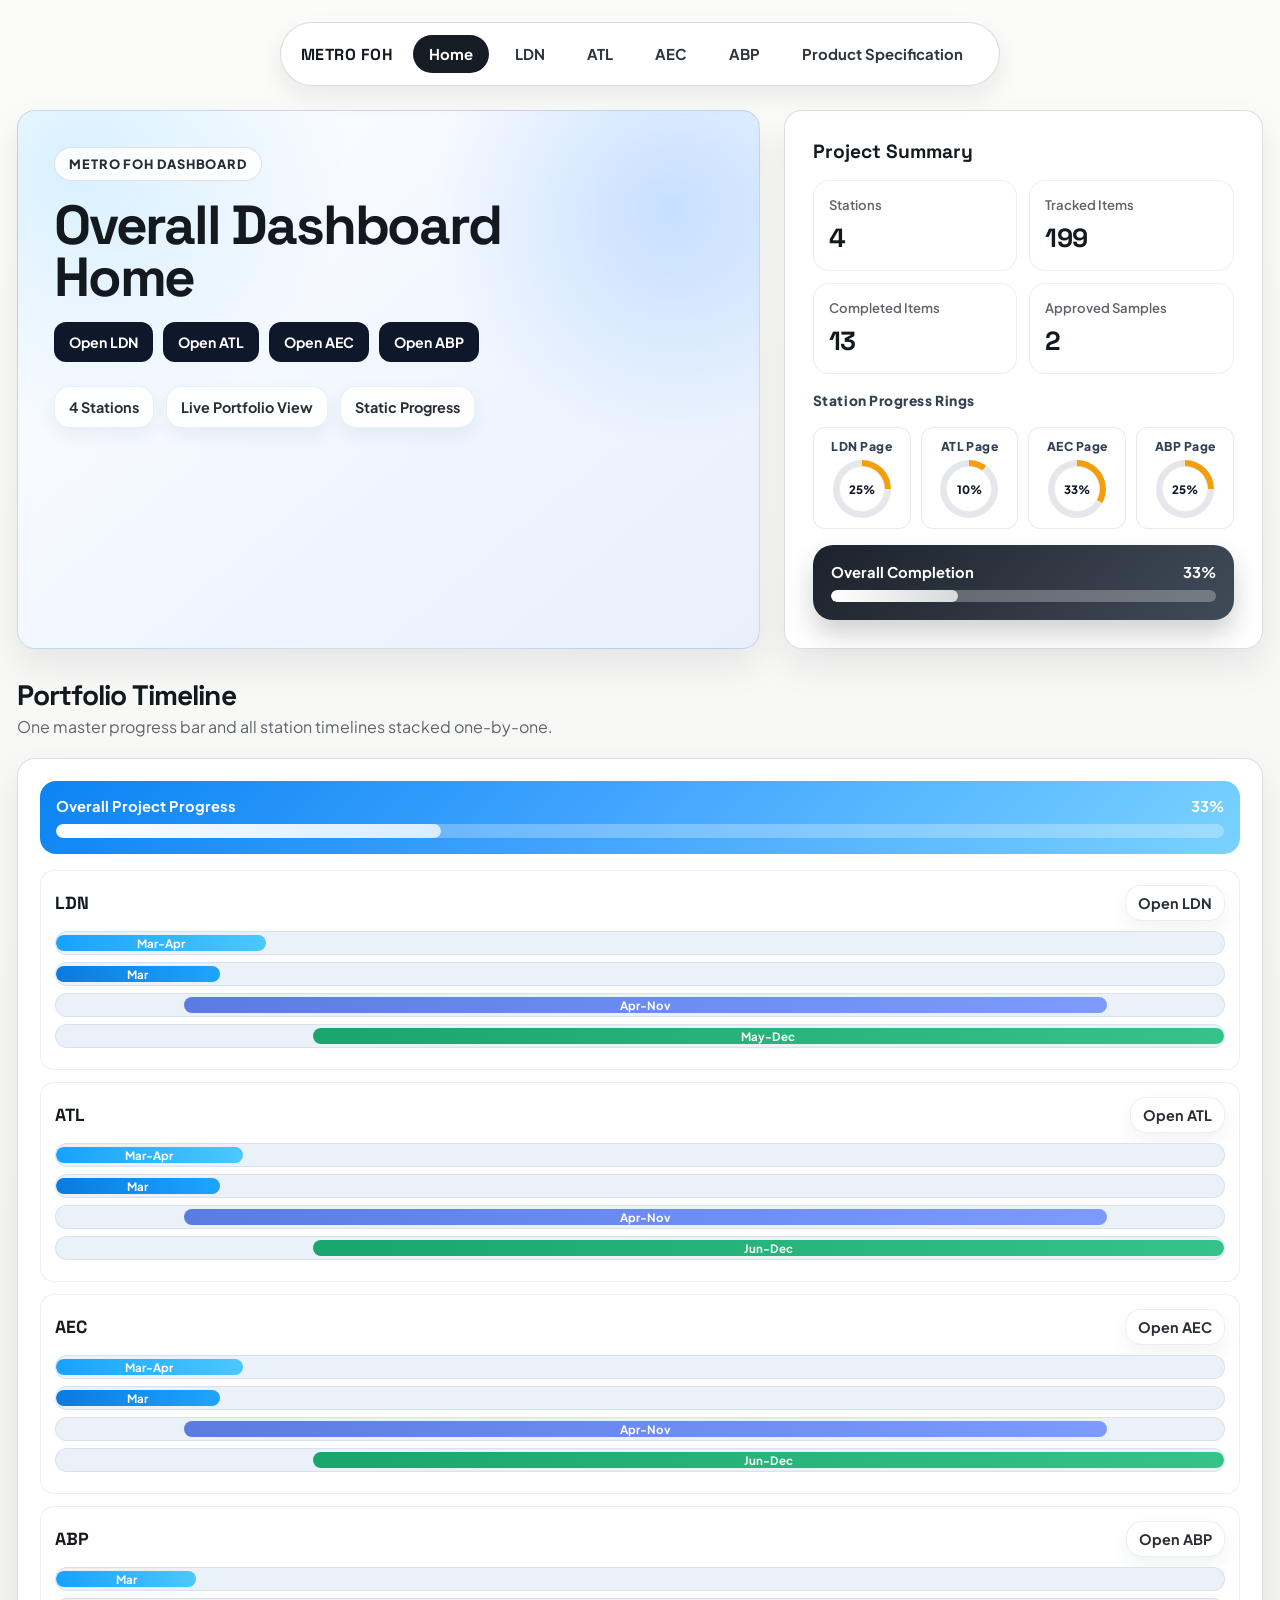
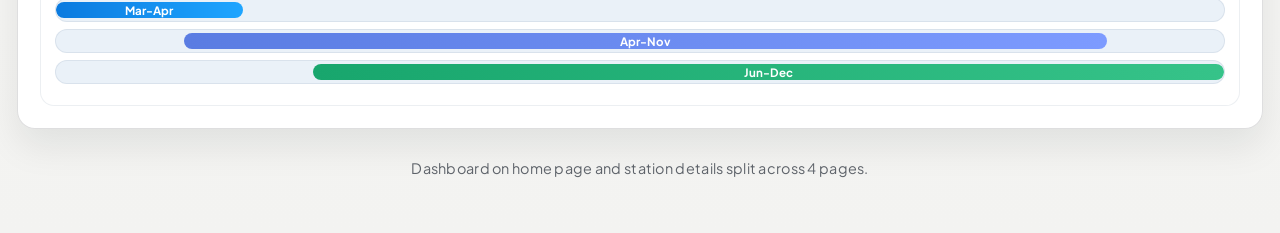
==== commit adec82db: "Update home page summary and timeline display" ====
--- a/index.html
+++ b/index.html
@@ -124,7 +124,7 @@
     }
     .station-ring {
       --deg: 0deg;
-      --ring-color: #ef4444;
+      --ring-color: #f59e0b;
       width: 58px;
       height: 58px;
       border-radius: 999px;
@@ -209,18 +209,18 @@
         </div>
         <div class="station-rings-title">Station Progress Rings</div>
         <div class="station-rings" id="stationRings">
-          <article class="station-ring-card"><div class="station-ring-label">LDN Page</div><div class="station-ring-wrap"><div class="station-ring" style="--deg:83deg;--ring-color:#f59e0b"></div><span class="station-ring-value">23%</span></div></article>
-          <article class="station-ring-card"><div class="station-ring-label">ATL Page</div><div class="station-ring-wrap"><div class="station-ring" style="--deg:0deg;--ring-color:#9ca3af"></div><span class="station-ring-value">0%</span></div></article>
-          <article class="station-ring-card"><div class="station-ring-label">AEC Page</div><div class="station-ring-wrap"><div class="station-ring" style="--deg:11deg;--ring-color:#f59e0b"></div><span class="station-ring-value">3%</span></div></article>
-          <article class="station-ring-card"><div class="station-ring-label">ABP Page</div><div class="station-ring-wrap"><div class="station-ring" style="--deg:25deg;--ring-color:#ef4444"></div><span class="station-ring-value">7%</span></div></article>
+          <article class="station-ring-card"><div class="station-ring-label">LDN Page</div><div class="station-ring-wrap"><div class="station-ring" style="--deg:90deg;--ring-color:#f59e0b"></div><span class="station-ring-value">25%</span></div></article>
+          <article class="station-ring-card"><div class="station-ring-label">ATL Page</div><div class="station-ring-wrap"><div class="station-ring" style="--deg:36deg;--ring-color:#f59e0b"></div><span class="station-ring-value">10%</span></div></article>
+          <article class="station-ring-card"><div class="station-ring-label">AEC Page</div><div class="station-ring-wrap"><div class="station-ring" style="--deg:119deg;--ring-color:#f59e0b"></div><span class="station-ring-value">33%</span></div></article>
+          <article class="station-ring-card"><div class="station-ring-label">ABP Page</div><div class="station-ring-wrap"><div class="station-ring" style="--deg:90deg;--ring-color:#f59e0b"></div><span class="station-ring-value">25%</span></div></article>
         </div>
         <div class="overall-progress">
           <div class="progress-row">
             <span>Overall Completion</span>
-            <span id="overallProgressText">7%</span>
+            <span id="overallProgressText">33%</span>
           </div>
           <div class="progress-shell">
-            <div class="progress-fill" id="overallProgressBar" style="width:7%;"></div>
+            <div class="progress-fill" id="overallProgressBar" style="width:33%;"></div>
           </div>
         </div>
       </aside>
@@ -236,8 +236,8 @@
     </div>
     <section class="portfolio-panel" id="portfolioTimeline">
       <div class="big-progress">
-        <div class="progress-row"><span>Overall Project Progress</span><span>7%</span></div>
-        <div class="progress-shell"><div class="progress-fill" style="width:7%;"></div></div>
+        <div class="progress-row"><span>Overall Project Progress</span><span>33%</span></div>
+        <div class="progress-shell"><div class="progress-fill" style="width:33%;"></div></div>
       </div>
 
       <div class="portfolio-timeline-item">
@@ -245,7 +245,6 @@
           <strong>LDN</strong>
           <a href="ldn.html" class="hero-pill" style="padding:8px 12px;">Open LDN</a>
         </div>
-        <div class="progress-row" style="color:#45617c;"><span>Station Progress</span><span>23%</span></div>
         <div class="timeline-track"><div class="timeline-bar bar-samples" style="left:0%;width:18%;">Mar-Apr</div></div>
         <div class="timeline-track"><div class="timeline-bar bar-drawings" style="left:0%;width:14%;">Mar</div></div>
         <div class="timeline-track"><div class="timeline-bar bar-procurement" style="left:11%;width:79%;">Apr-Nov</div></div>
@@ -257,7 +256,6 @@
           <strong>ATL</strong>
           <a href="atl.html" class="hero-pill" style="padding:8px 12px;">Open ATL</a>
         </div>
-        <div class="progress-row" style="color:#45617c;"><span>Station Progress</span><span>7%</span></div>
         <div class="timeline-track"><div class="timeline-bar bar-samples" style="left:0%;width:16%;">Mar-Apr</div></div>
         <div class="timeline-track"><div class="timeline-bar bar-drawings" style="left:0%;width:14%;">Mar</div></div>
         <div class="timeline-track"><div class="timeline-bar bar-procurement" style="left:11%;width:79%;">Apr-Nov</div></div>
@@ -269,7 +267,6 @@
           <strong>AEC</strong>
           <a href="aec.html" class="hero-pill" style="padding:8px 12px;">Open AEC</a>
         </div>
-        <div class="progress-row" style="color:#45617c;"><span>Station Progress</span><span>3%</span></div>
         <div class="timeline-track"><div class="timeline-bar bar-samples" style="left:0%;width:16%;">Mar-Apr</div></div>
         <div class="timeline-track"><div class="timeline-bar bar-drawings" style="left:0%;width:14%;">Mar</div></div>
         <div class="timeline-track"><div class="timeline-bar bar-procurement" style="left:11%;width:79%;">Apr-Nov</div></div>
@@ -281,7 +278,6 @@
           <strong>ABP</strong>
           <a href="abp.html" class="hero-pill" style="padding:8px 12px;">Open ABP</a>
         </div>
-        <div class="progress-row" style="color:#45617c;"><span>Station Progress</span><span>7%</span></div>
         <div class="timeline-track"><div class="timeline-bar bar-samples" style="left:0%;width:12%;">Mar</div></div>
         <div class="timeline-track"><div class="timeline-bar bar-drawings" style="left:0%;width:16%;">Mar-Apr</div></div>
         <div class="timeline-track"><div class="timeline-bar bar-procurement" style="left:11%;width:79%;">Apr-Nov</div></div>
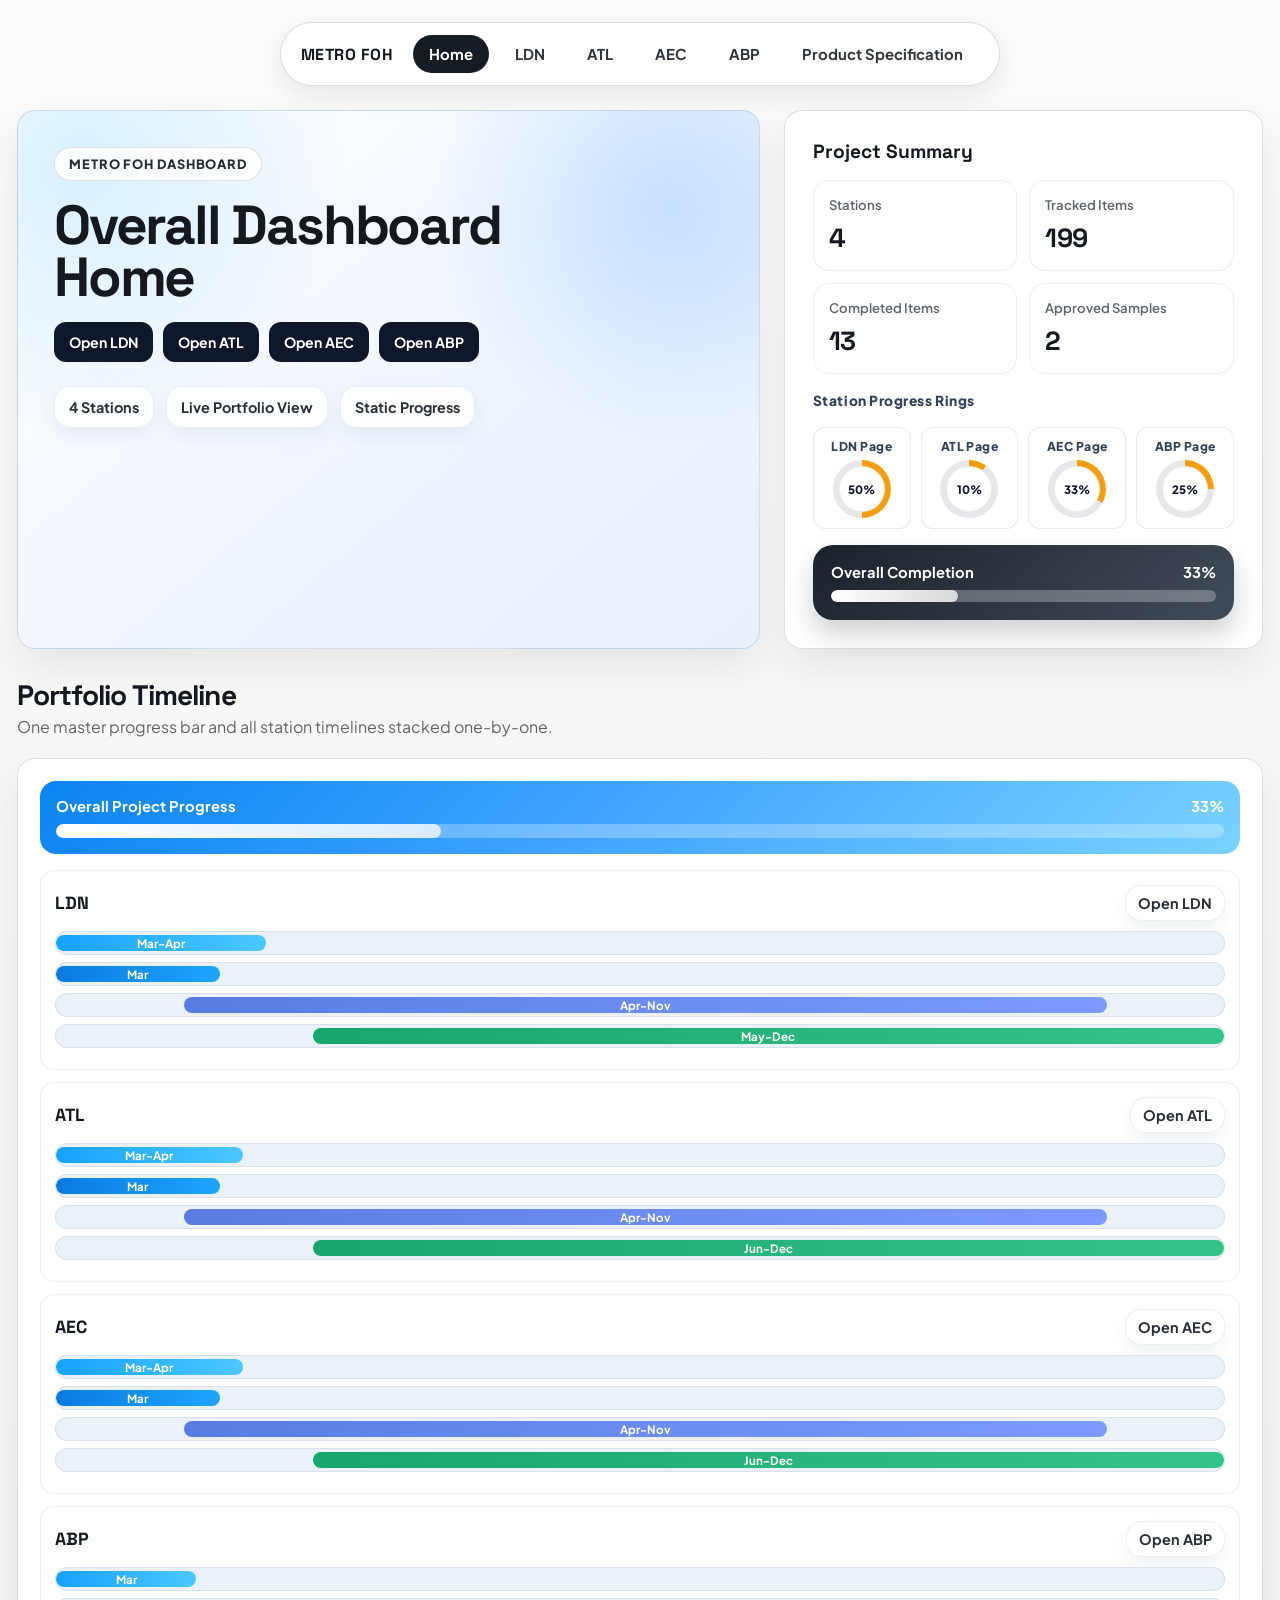
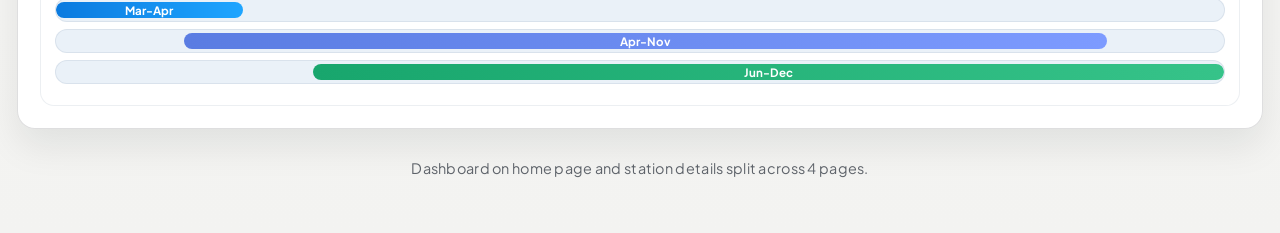
==== commit aac2ae96: "update done" ====
--- a/index.html
+++ b/index.html
@@ -209,7 +209,7 @@
         </div>
         <div class="station-rings-title">Station Progress Rings</div>
         <div class="station-rings" id="stationRings">
-          <article class="station-ring-card"><div class="station-ring-label">LDN Page</div><div class="station-ring-wrap"><div class="station-ring" style="--deg:90deg;--ring-color:#f59e0b"></div><span class="station-ring-value">25%</span></div></article>
+          <article class="station-ring-card"><div class="station-ring-label">LDN Page</div><div class="station-ring-wrap"><div class="station-ring" style="--deg:180deg;--ring-color:#f59e0b"></div><span class="station-ring-value">50%</span></div></article>
           <article class="station-ring-card"><div class="station-ring-label">ATL Page</div><div class="station-ring-wrap"><div class="station-ring" style="--deg:36deg;--ring-color:#f59e0b"></div><span class="station-ring-value">10%</span></div></article>
           <article class="station-ring-card"><div class="station-ring-label">AEC Page</div><div class="station-ring-wrap"><div class="station-ring" style="--deg:119deg;--ring-color:#f59e0b"></div><span class="station-ring-value">33%</span></div></article>
           <article class="station-ring-card"><div class="station-ring-label">ABP Page</div><div class="station-ring-wrap"><div class="station-ring" style="--deg:90deg;--ring-color:#f59e0b"></div><span class="station-ring-value">25%</span></div></article>
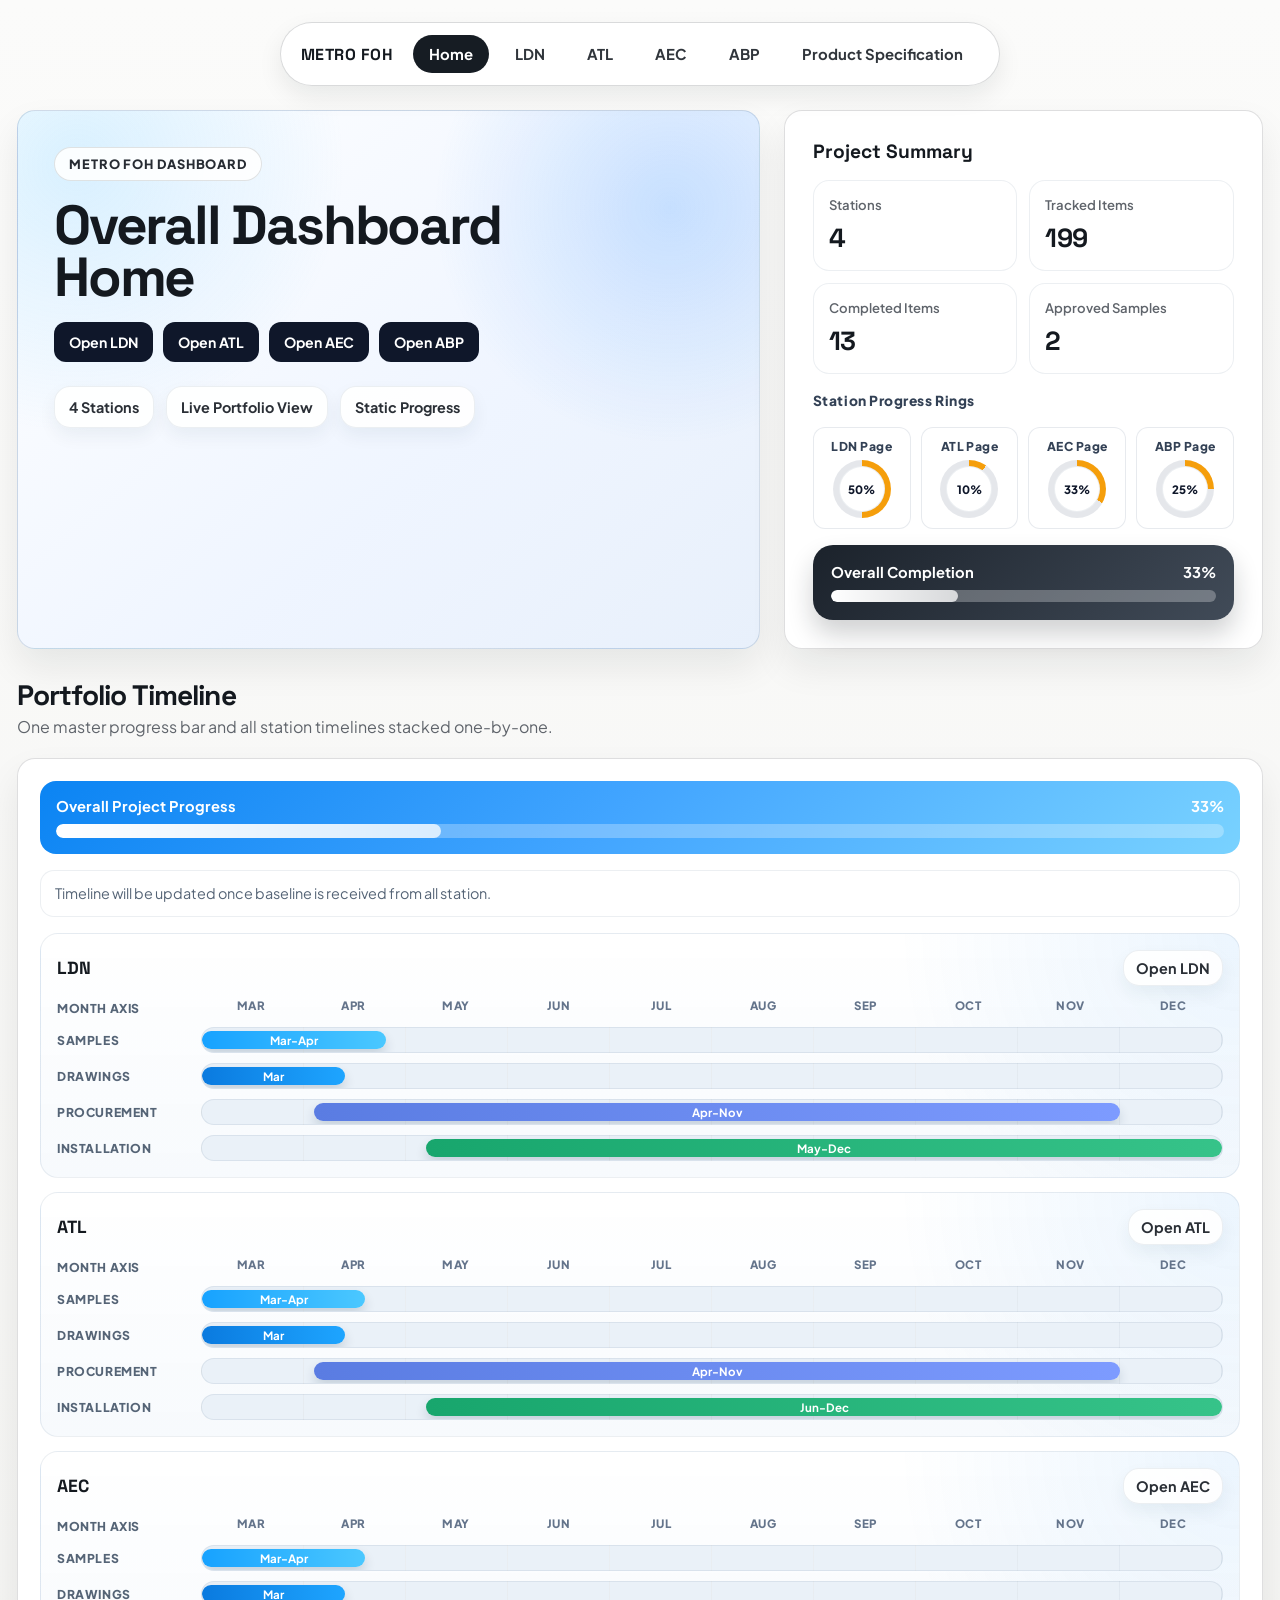
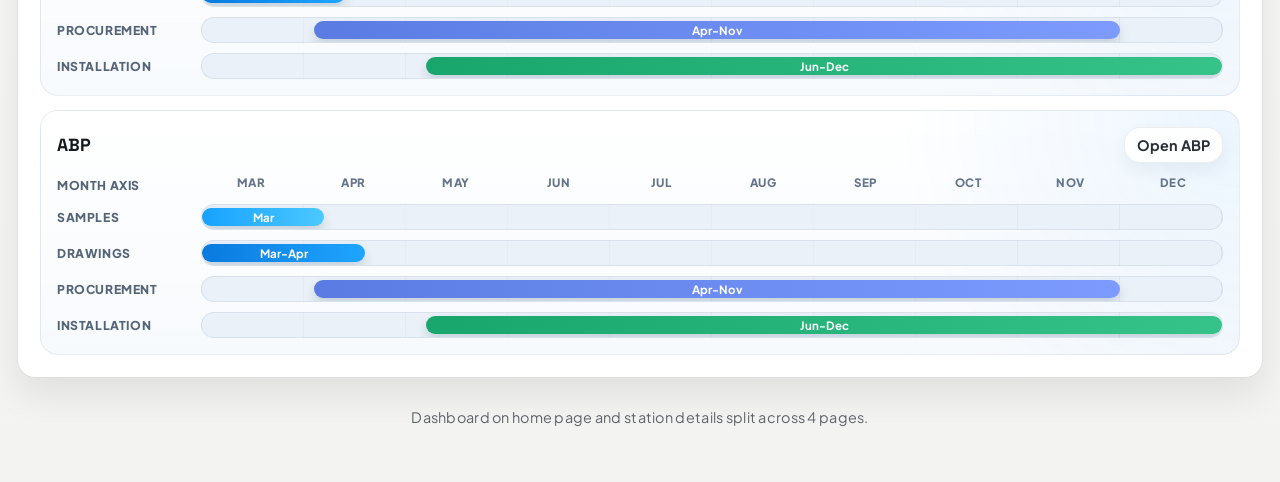
==== commit 7b5b79cc: "New look for time line" ====
--- a/index.html
+++ b/index.html
@@ -89,13 +89,88 @@
       margin-bottom: 16px;
     }
     .big-progress .progress-shell { background: rgba(255, 255, 255, 0.28); height: 14px; }
-    .portfolio-timeline-item { padding: 14px; border: 1px solid rgba(20, 53, 90, 0.08); border-radius: 14px; background: rgba(255, 255, 255, 0.92); margin-bottom: 12px; transition: transform 0.2s ease, box-shadow 0.2s ease; }
-    .portfolio-timeline-item:hover { transform: translateY(-2px); box-shadow: 0 10px 20px rgba(15,45,71,0.1); }
+    .timeline-note {
+      margin: 10px 0 16px;
+      padding: 11px 14px;
+      border-radius: 14px;
+      background: rgba(255, 255, 255, 0.88);
+      border: 1px solid rgba(20, 53, 90, 0.08);
+      color: #556476;
+      font-size: 0.9rem;
+      line-height: 1.6;
+    }
+    .portfolio-timeline-item {
+      padding: 16px;
+      border: 1px solid rgba(20, 53, 90, 0.08);
+      border-radius: 18px;
+      background:
+        radial-gradient(circle at 100% 0%, rgba(11, 132, 243, 0.08), transparent 28%),
+        linear-gradient(180deg, rgba(255, 255, 255, 0.96) 0%, rgba(247, 250, 253, 0.98) 100%);
+      margin-bottom: 14px;
+      transition: transform 0.2s ease, box-shadow 0.2s ease;
+    }
+    .portfolio-timeline-item:hover { transform: translateY(-2px); box-shadow: 0 14px 28px rgba(15,45,71,0.1); }
     .portfolio-timeline-item:last-child { margin-bottom: 0; }
-    .timeline-head { display: flex; justify-content: space-between; align-items: center; gap: 10px; margin-bottom: 10px; }
+    .timeline-head { display: flex; justify-content: space-between; align-items: center; gap: 10px; margin-bottom: 12px; flex-wrap: wrap; }
     .timeline-head strong { font-family: "Space Grotesk", sans-serif; font-size: 1.1rem; }
-    .timeline-track { height: 24px; border-radius: 999px; background: #eaf1f8; border: 1px solid rgba(20, 53, 90, 0.08); position: relative; overflow: hidden; margin: 7px 0; }
-    .timeline-bar { position: absolute; top: 3px; bottom: 3px; border-radius: 999px; color: #fff; display: flex; align-items: center; justify-content: center; font-size: 0.72rem; font-weight: 700; padding: 0 10px; }
+    .timeline-grid {
+      display: grid;
+      grid-template-columns: 132px 1fr;
+      gap: 10px 12px;
+      align-items: center;
+    }
+    .timeline-axis-label,
+    .timeline-phase-label {
+      font-size: 0.76rem;
+      font-weight: 800;
+      color: #556476;
+      text-transform: uppercase;
+      letter-spacing: 0.05em;
+    }
+    .timeline-axis {
+      display: grid;
+      grid-template-columns: repeat(10, 1fr);
+      gap: 6px;
+      padding: 0 2px 4px;
+    }
+    .timeline-axis span {
+      text-align: center;
+      font-size: 0.72rem;
+      font-weight: 800;
+      color: #64748b;
+      text-transform: uppercase;
+      letter-spacing: 0.04em;
+    }
+    .timeline-track {
+      height: 26px;
+      border-radius: 999px;
+      background:
+        repeating-linear-gradient(
+          90deg,
+          #eaf1f8 0,
+          #eaf1f8 calc(10% - 1px),
+          rgba(20, 53, 90, 0.08) calc(10% - 1px),
+          rgba(20, 53, 90, 0.08) 10%
+        );
+      border: 1px solid rgba(20, 53, 90, 0.08);
+      position: relative;
+      overflow: hidden;
+      margin: 0;
+    }
+    .timeline-bar {
+      position: absolute;
+      top: 3px;
+      bottom: 3px;
+      border-radius: 999px;
+      color: #fff;
+      display: flex;
+      align-items: center;
+      justify-content: center;
+      font-size: 0.72rem;
+      font-weight: 700;
+      padding: 0 10px;
+      box-shadow: 0 6px 12px rgba(15, 45, 71, 0.16);
+    }
     .bar-samples { background: linear-gradient(90deg, #17a2ff, #4bc8ff); }
     .bar-drawings { background: linear-gradient(90deg, #0a7adf, #1ea5ff); }
     .bar-procurement { background: linear-gradient(90deg, #5a7ce2, #7d9bff); }
@@ -158,8 +233,13 @@
       letter-spacing: 0.04em;
     }
     @media (max-width: 1100px) { .glance-grid { grid-template-columns: repeat(2, minmax(0, 1fr)); } }
-    @media (max-width: 680px) { .glance-grid { grid-template-columns: 1fr; } }
-    @media (max-width: 680px) { .station-rings { grid-template-columns: repeat(2, minmax(0, 1fr)); } }
+    @media (max-width: 680px) {
+      .glance-grid { grid-template-columns: 1fr; }
+      .station-rings { grid-template-columns: repeat(2, minmax(0, 1fr)); }
+      .timeline-grid { grid-template-columns: 1fr; gap: 8px; }
+      .timeline-axis-label { display: none; }
+      .timeline-phase-label { margin-top: 6px; }
+    }
   </style>
 </head>
 <body>
@@ -239,16 +319,25 @@
         <div class="progress-row"><span>Overall Project Progress</span><span>33%</span></div>
         <div class="progress-shell"><div class="progress-fill" style="width:33%;"></div></div>
       </div>
+      <div class="timeline-note">Timeline will be updated once baseline is received from all station.</div>
 
       <div class="portfolio-timeline-item">
         <div class="timeline-head">
           <strong>LDN</strong>
           <a href="ldn.html" class="hero-pill" style="padding:8px 12px;">Open LDN</a>
         </div>
-        <div class="timeline-track"><div class="timeline-bar bar-samples" style="left:0%;width:18%;">Mar-Apr</div></div>
-        <div class="timeline-track"><div class="timeline-bar bar-drawings" style="left:0%;width:14%;">Mar</div></div>
-        <div class="timeline-track"><div class="timeline-bar bar-procurement" style="left:11%;width:79%;">Apr-Nov</div></div>
-        <div class="timeline-track"><div class="timeline-bar bar-installation" style="left:22%;width:78%;">May-Dec</div></div>
+        <div class="timeline-grid">
+          <div class="timeline-axis-label">Month Axis</div>
+          <div class="timeline-axis"><span>Mar</span><span>Apr</span><span>May</span><span>Jun</span><span>Jul</span><span>Aug</span><span>Sep</span><span>Oct</span><span>Nov</span><span>Dec</span></div>
+          <div class="timeline-phase-label">Samples</div>
+          <div class="timeline-track"><div class="timeline-bar bar-samples" style="left:0%;width:18%;">Mar-Apr</div></div>
+          <div class="timeline-phase-label">Drawings</div>
+          <div class="timeline-track"><div class="timeline-bar bar-drawings" style="left:0%;width:14%;">Mar</div></div>
+          <div class="timeline-phase-label">Procurement</div>
+          <div class="timeline-track"><div class="timeline-bar bar-procurement" style="left:11%;width:79%;">Apr-Nov</div></div>
+          <div class="timeline-phase-label">Installation</div>
+          <div class="timeline-track"><div class="timeline-bar bar-installation" style="left:22%;width:78%;">May-Dec</div></div>
+        </div>
       </div>
 
       <div class="portfolio-timeline-item">
@@ -256,10 +345,18 @@
           <strong>ATL</strong>
           <a href="atl.html" class="hero-pill" style="padding:8px 12px;">Open ATL</a>
         </div>
-        <div class="timeline-track"><div class="timeline-bar bar-samples" style="left:0%;width:16%;">Mar-Apr</div></div>
-        <div class="timeline-track"><div class="timeline-bar bar-drawings" style="left:0%;width:14%;">Mar</div></div>
-        <div class="timeline-track"><div class="timeline-bar bar-procurement" style="left:11%;width:79%;">Apr-Nov</div></div>
-        <div class="timeline-track"><div class="timeline-bar bar-installation" style="left:22%;width:78%;">Jun-Dec</div></div>
+        <div class="timeline-grid">
+          <div class="timeline-axis-label">Month Axis</div>
+          <div class="timeline-axis"><span>Mar</span><span>Apr</span><span>May</span><span>Jun</span><span>Jul</span><span>Aug</span><span>Sep</span><span>Oct</span><span>Nov</span><span>Dec</span></div>
+          <div class="timeline-phase-label">Samples</div>
+          <div class="timeline-track"><div class="timeline-bar bar-samples" style="left:0%;width:16%;">Mar-Apr</div></div>
+          <div class="timeline-phase-label">Drawings</div>
+          <div class="timeline-track"><div class="timeline-bar bar-drawings" style="left:0%;width:14%;">Mar</div></div>
+          <div class="timeline-phase-label">Procurement</div>
+          <div class="timeline-track"><div class="timeline-bar bar-procurement" style="left:11%;width:79%;">Apr-Nov</div></div>
+          <div class="timeline-phase-label">Installation</div>
+          <div class="timeline-track"><div class="timeline-bar bar-installation" style="left:22%;width:78%;">Jun-Dec</div></div>
+        </div>
       </div>
 
       <div class="portfolio-timeline-item">
@@ -267,10 +364,18 @@
           <strong>AEC</strong>
           <a href="aec.html" class="hero-pill" style="padding:8px 12px;">Open AEC</a>
         </div>
-        <div class="timeline-track"><div class="timeline-bar bar-samples" style="left:0%;width:16%;">Mar-Apr</div></div>
-        <div class="timeline-track"><div class="timeline-bar bar-drawings" style="left:0%;width:14%;">Mar</div></div>
-        <div class="timeline-track"><div class="timeline-bar bar-procurement" style="left:11%;width:79%;">Apr-Nov</div></div>
-        <div class="timeline-track"><div class="timeline-bar bar-installation" style="left:22%;width:78%;">Jun-Dec</div></div>
+        <div class="timeline-grid">
+          <div class="timeline-axis-label">Month Axis</div>
+          <div class="timeline-axis"><span>Mar</span><span>Apr</span><span>May</span><span>Jun</span><span>Jul</span><span>Aug</span><span>Sep</span><span>Oct</span><span>Nov</span><span>Dec</span></div>
+          <div class="timeline-phase-label">Samples</div>
+          <div class="timeline-track"><div class="timeline-bar bar-samples" style="left:0%;width:16%;">Mar-Apr</div></div>
+          <div class="timeline-phase-label">Drawings</div>
+          <div class="timeline-track"><div class="timeline-bar bar-drawings" style="left:0%;width:14%;">Mar</div></div>
+          <div class="timeline-phase-label">Procurement</div>
+          <div class="timeline-track"><div class="timeline-bar bar-procurement" style="left:11%;width:79%;">Apr-Nov</div></div>
+          <div class="timeline-phase-label">Installation</div>
+          <div class="timeline-track"><div class="timeline-bar bar-installation" style="left:22%;width:78%;">Jun-Dec</div></div>
+        </div>
       </div>
 
       <div class="portfolio-timeline-item">
@@ -278,10 +383,18 @@
           <strong>ABP</strong>
           <a href="abp.html" class="hero-pill" style="padding:8px 12px;">Open ABP</a>
         </div>
-        <div class="timeline-track"><div class="timeline-bar bar-samples" style="left:0%;width:12%;">Mar</div></div>
-        <div class="timeline-track"><div class="timeline-bar bar-drawings" style="left:0%;width:16%;">Mar-Apr</div></div>
-        <div class="timeline-track"><div class="timeline-bar bar-procurement" style="left:11%;width:79%;">Apr-Nov</div></div>
-        <div class="timeline-track"><div class="timeline-bar bar-installation" style="left:22%;width:78%;">Jun-Dec</div></div>
+        <div class="timeline-grid">
+          <div class="timeline-axis-label">Month Axis</div>
+          <div class="timeline-axis"><span>Mar</span><span>Apr</span><span>May</span><span>Jun</span><span>Jul</span><span>Aug</span><span>Sep</span><span>Oct</span><span>Nov</span><span>Dec</span></div>
+          <div class="timeline-phase-label">Samples</div>
+          <div class="timeline-track"><div class="timeline-bar bar-samples" style="left:0%;width:12%;">Mar</div></div>
+          <div class="timeline-phase-label">Drawings</div>
+          <div class="timeline-track"><div class="timeline-bar bar-drawings" style="left:0%;width:16%;">Mar-Apr</div></div>
+          <div class="timeline-phase-label">Procurement</div>
+          <div class="timeline-track"><div class="timeline-bar bar-procurement" style="left:11%;width:79%;">Apr-Nov</div></div>
+          <div class="timeline-phase-label">Installation</div>
+          <div class="timeline-track"><div class="timeline-bar bar-installation" style="left:22%;width:78%;">Jun-Dec</div></div>
+        </div>
       </div>
     </section>
 
--- a/styles.css
+++ b/styles.css
@@ -509,6 +509,23 @@
 tr.status-row-review td { background: linear-gradient(90deg, rgba(217, 119, 6, 0.10), transparent 58%); }
 tr.status-row-pending td,
 tr.status-row-started td { background: linear-gradient(90deg, rgba(209, 74, 80, 0.07), transparent 58%); }
+tr.status-row-complete td { background: linear-gradient(90deg, rgba(13, 159, 100, 0.12), rgba(13, 159, 100, 0.04) 58%, transparent 100%); }
+
+.completion-on-time,
+.completion-late {
+  font-weight: 700;
+  border-radius: 6px;
+}
+
+.completion-on-time {
+  background: #dcfce7;
+  color: #166534;
+}
+
+.completion-late {
+  background: #fecaca;
+  color: #991b1b;
+}
 
 .tag {
   display: inline-flex;
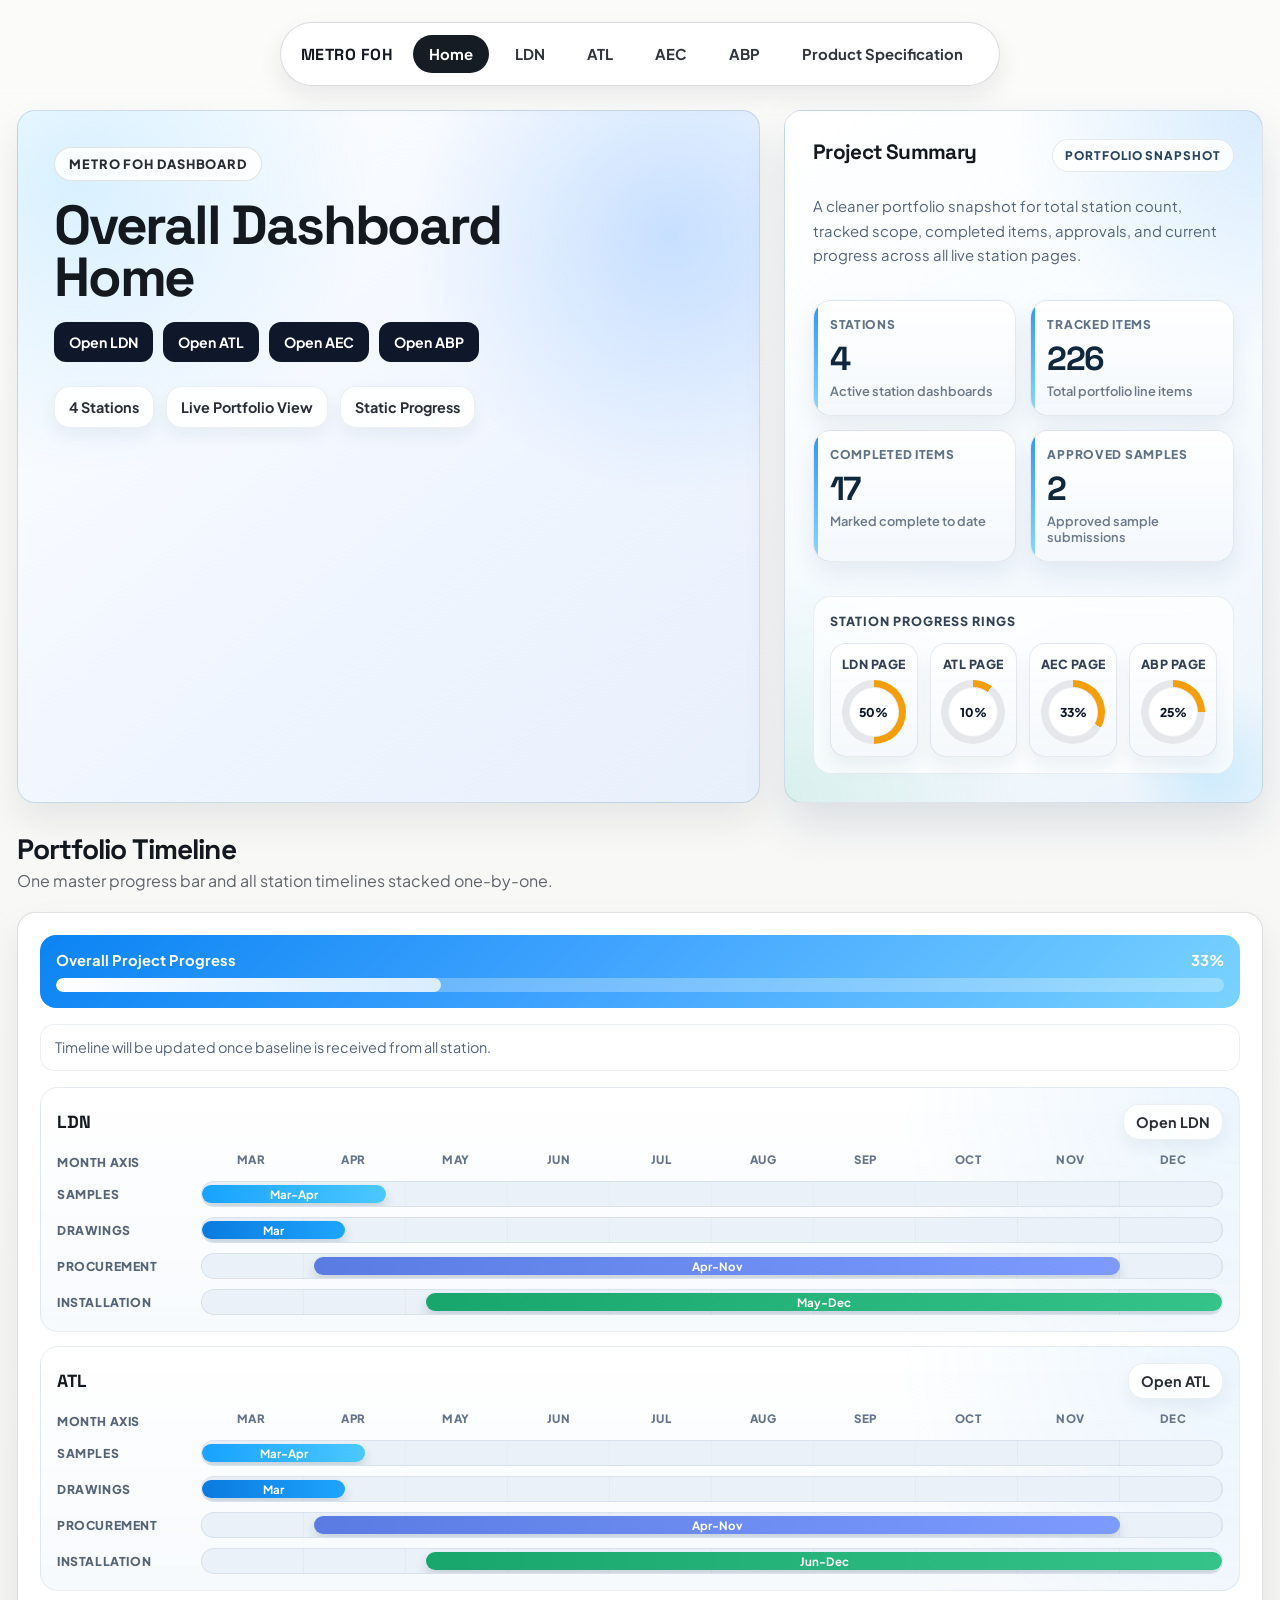
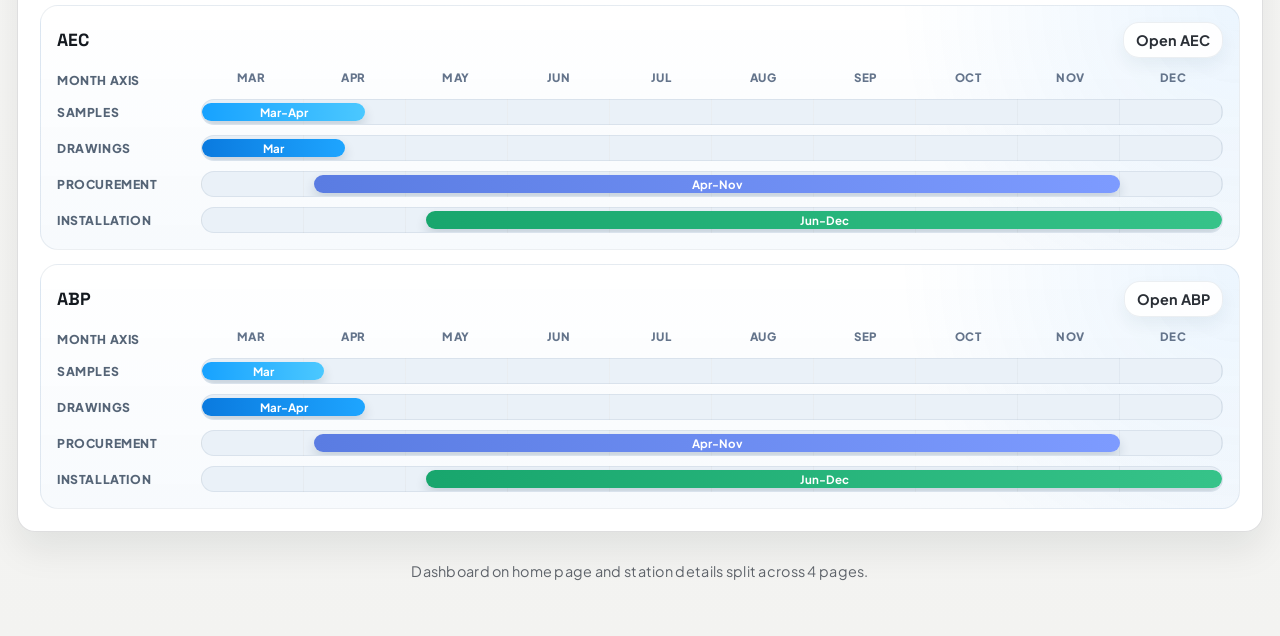
==== commit 442dfd05: "updated card details" ====
--- a/index.html
+++ b/index.html
@@ -35,6 +35,64 @@
       transform: translateY(-1px);
       box-shadow: 0 8px 20px rgba(15, 23, 42, 0.18);
     }
+    .summary-card {
+      background:
+        radial-gradient(circle at 100% 0%, rgba(11, 132, 243, 0.14), transparent 30%),
+        radial-gradient(circle at 0% 100%, rgba(36, 181, 123, 0.12), transparent 28%),
+        linear-gradient(155deg, #ffffff 0%, #f6fbff 52%, #edf4fb 100%);
+      border: 1px solid rgba(30, 68, 111, 0.14);
+      box-shadow: 0 22px 44px rgba(20, 53, 90, 0.12);
+      position: relative;
+      overflow: hidden;
+    }
+    .summary-card::after {
+      content: "";
+      position: absolute;
+      inset: auto -40px -60px auto;
+      width: 180px;
+      height: 180px;
+      border-radius: 999px;
+      background: radial-gradient(circle, rgba(121, 210, 255, 0.28) 0%, rgba(121, 210, 255, 0) 70%);
+      pointer-events: none;
+    }
+    .summary-heading {
+      display: flex;
+      justify-content: space-between;
+      align-items: start;
+      gap: 12px;
+      margin-bottom: 6px;
+      position: relative;
+      z-index: 1;
+    }
+    .summary-heading h3 {
+      margin: 0;
+      font-size: 1.3rem;
+      letter-spacing: -0.03em;
+    }
+    .summary-kicker {
+      display: inline-flex;
+      align-items: center;
+      gap: 8px;
+      padding: 8px 12px;
+      border-radius: 999px;
+      background: rgba(255, 255, 255, 0.84);
+      border: 1px solid rgba(20, 53, 90, 0.1);
+      font-size: 0.74rem;
+      font-weight: 800;
+      text-transform: uppercase;
+      letter-spacing: 0.08em;
+      color: #28445f;
+      white-space: nowrap;
+    }
+    .summary-intro {
+      color: #546579;
+      font-size: 0.93rem;
+      line-height: 1.65;
+      margin-bottom: 16px;
+      max-width: 42ch;
+      position: relative;
+      z-index: 1;
+    }
     .portfolio-panel {
       background: var(--surface);
       border: 1px solid var(--line);
@@ -175,33 +233,90 @@
     .bar-drawings { background: linear-gradient(90deg, #0a7adf, #1ea5ff); }
     .bar-procurement { background: linear-gradient(90deg, #5a7ce2, #7d9bff); }
     .bar-installation { background: linear-gradient(90deg, #18a66d, #36c389); }
+    .summary-grid {
+      grid-template-columns: repeat(2, minmax(0, 1fr));
+      gap: 14px;
+      position: relative;
+      z-index: 1;
+      margin-bottom: 18px;
+    }
+    .mini-stat {
+      padding: 16px;
+      border-radius: 18px;
+      background:
+        linear-gradient(180deg, rgba(255, 255, 255, 0.96) 0%, rgba(243, 248, 253, 0.94) 100%);
+      border: 1px solid rgba(20, 53, 90, 0.1);
+      box-shadow: 0 12px 24px rgba(20, 53, 90, 0.08);
+      position: relative;
+      overflow: hidden;
+    }
+    .mini-stat::before {
+      content: "";
+      position: absolute;
+      inset: 0 auto 0 0;
+      width: 4px;
+      background: linear-gradient(180deg, #0b84f3, #79d2ff);
+      opacity: 0.85;
+    }
+    .mini-stat span {
+      font-size: 0.75rem;
+      letter-spacing: 0.06em;
+      text-transform: uppercase;
+      color: #607286;
+      font-weight: 800;
+      margin-bottom: 10px;
+    }
+    .mini-stat strong {
+      font-size: clamp(1.9rem, 2.6vw, 2.3rem);
+      letter-spacing: -0.05em;
+      color: #11283c;
+      line-height: 1;
+    }
+    .mini-stat em {
+      display: block;
+      margin-top: 8px;
+      color: #6a798a;
+      font-size: 0.8rem;
+      font-style: normal;
+      font-weight: 600;
+    }
+    .station-rings-panel {
+      position: relative;
+      z-index: 1;
+      padding: 16px;
+      border-radius: 18px;
+      background: rgba(255, 255, 255, 0.72);
+      border: 1px solid rgba(20, 53, 90, 0.08);
+      backdrop-filter: blur(10px);
+    }
     .station-rings {
       display: grid;
       grid-template-columns: repeat(4, minmax(0, 1fr));
-      gap: 10px;
+      gap: 12px;
     }
     .station-rings-title {
-      font-size: 0.86rem;
+      font-size: 0.78rem;
       font-weight: 800;
       color: #334155;
-      letter-spacing: 0.04em;
-      margin-top: 2px;
-      margin-bottom: 2px;
+      letter-spacing: 0.08em;
+      text-transform: uppercase;
+      margin: 0 0 14px;
     }
     .station-ring-card {
-      background: #fff;
+      background: linear-gradient(180deg, rgba(255, 255, 255, 0.98) 0%, rgba(244, 248, 252, 0.94) 100%);
       border: 1px solid rgba(20, 53, 90, 0.1);
-      border-radius: 12px;
-      padding: 10px 8px;
+      border-radius: 16px;
+      padding: 12px 10px;
       display: grid;
       justify-items: center;
-      gap: 6px;
+      gap: 8px;
+      box-shadow: 0 10px 18px rgba(20, 53, 90, 0.06);
     }
     .station-ring {
       --deg: 0deg;
       --ring-color: #f59e0b;
-      width: 58px;
-      height: 58px;
+      width: 64px;
+      height: 64px;
       border-radius: 999px;
       background: conic-gradient(var(--ring-color) var(--deg), #e5e7eb var(--deg));
       display: grid;
@@ -209,15 +324,15 @@
     }
     .station-ring::after {
       content: "";
-      width: 44px;
-      height: 44px;
+      width: 48px;
+      height: 48px;
       border-radius: 999px;
       background: #fff;
       border: 1px solid rgba(20, 53, 90, 0.08);
     }
     .station-ring-value {
       position: absolute;
-      font-size: 0.72rem;
+      font-size: 0.76rem;
       font-weight: 800;
       color: #0f172a;
     }
@@ -227,14 +342,17 @@
       place-items: center;
     }
     .station-ring-label {
-      font-size: 0.76rem;
+      font-size: 0.78rem;
       font-weight: 800;
       color: #334155;
       letter-spacing: 0.04em;
+      text-transform: uppercase;
     }
     @media (max-width: 1100px) { .glance-grid { grid-template-columns: repeat(2, minmax(0, 1fr)); } }
     @media (max-width: 680px) {
       .glance-grid { grid-template-columns: 1fr; }
+      .summary-heading { flex-direction: column; align-items: flex-start; }
+      .summary-grid { grid-template-columns: 1fr; }
       .station-rings { grid-template-columns: repeat(2, minmax(0, 1fr)); }
       .timeline-grid { grid-template-columns: 1fr; gap: 8px; }
       .timeline-axis-label { display: none; }
@@ -278,29 +396,26 @@
       </div>
 
       <aside class="summary-card">
-        <div>
-          <h3>Project Summary</h3>
-        </div>
+        <div class="summary-heading">
+          <div>
+            <h3>Project Summary</h3>
+          </div>
+          <div class="summary-kicker">Portfolio Snapshot</div>
+        </div>
+        <p class="summary-intro">A cleaner portfolio snapshot for total station count, tracked scope, completed items, approvals, and current progress across all live station pages.</p>
         <div class="summary-grid" id="summaryGrid">
-          <div class="mini-stat"><span>Stations</span><strong>4</strong></div>
-          <div class="mini-stat"><span>Tracked Items</span><strong>199</strong></div>
-          <div class="mini-stat"><span>Completed Items</span><strong>13</strong></div>
-          <div class="mini-stat"><span>Approved Samples</span><strong>2</strong></div>
-        </div>
-        <div class="station-rings-title">Station Progress Rings</div>
-        <div class="station-rings" id="stationRings">
-          <article class="station-ring-card"><div class="station-ring-label">LDN Page</div><div class="station-ring-wrap"><div class="station-ring" style="--deg:180deg;--ring-color:#f59e0b"></div><span class="station-ring-value">50%</span></div></article>
-          <article class="station-ring-card"><div class="station-ring-label">ATL Page</div><div class="station-ring-wrap"><div class="station-ring" style="--deg:36deg;--ring-color:#f59e0b"></div><span class="station-ring-value">10%</span></div></article>
-          <article class="station-ring-card"><div class="station-ring-label">AEC Page</div><div class="station-ring-wrap"><div class="station-ring" style="--deg:119deg;--ring-color:#f59e0b"></div><span class="station-ring-value">33%</span></div></article>
-          <article class="station-ring-card"><div class="station-ring-label">ABP Page</div><div class="station-ring-wrap"><div class="station-ring" style="--deg:90deg;--ring-color:#f59e0b"></div><span class="station-ring-value">25%</span></div></article>
-        </div>
-        <div class="overall-progress">
-          <div class="progress-row">
-            <span>Overall Completion</span>
-            <span id="overallProgressText">33%</span>
-          </div>
-          <div class="progress-shell">
-            <div class="progress-fill" id="overallProgressBar" style="width:33%;"></div>
+          <div class="mini-stat"><span>Stations</span><strong>4</strong><em>Active station dashboards</em></div>
+          <div class="mini-stat"><span>Tracked Items</span><strong>226</strong><em>Total portfolio line items</em></div>
+          <div class="mini-stat"><span>Completed Items</span><strong>17</strong><em>Marked complete to date</em></div>
+          <div class="mini-stat"><span>Approved Samples</span><strong>2</strong><em>Approved sample submissions</em></div>
+        </div>
+        <div class="station-rings-panel">
+          <div class="station-rings-title">Station Progress Rings</div>
+          <div class="station-rings" id="stationRings">
+            <article class="station-ring-card"><div class="station-ring-label">LDN Page</div><div class="station-ring-wrap"><div class="station-ring" style="--deg:180deg;--ring-color:#f59e0b"></div><span class="station-ring-value">50%</span></div></article>
+            <article class="station-ring-card"><div class="station-ring-label">ATL Page</div><div class="station-ring-wrap"><div class="station-ring" style="--deg:36deg;--ring-color:#f59e0b"></div><span class="station-ring-value">10%</span></div></article>
+            <article class="station-ring-card"><div class="station-ring-label">AEC Page</div><div class="station-ring-wrap"><div class="station-ring" style="--deg:119deg;--ring-color:#f59e0b"></div><span class="station-ring-value">33%</span></div></article>
+            <article class="station-ring-card"><div class="station-ring-label">ABP Page</div><div class="station-ring-wrap"><div class="station-ring" style="--deg:90deg;--ring-color:#f59e0b"></div><span class="station-ring-value">25%</span></div></article>
           </div>
         </div>
       </aside>
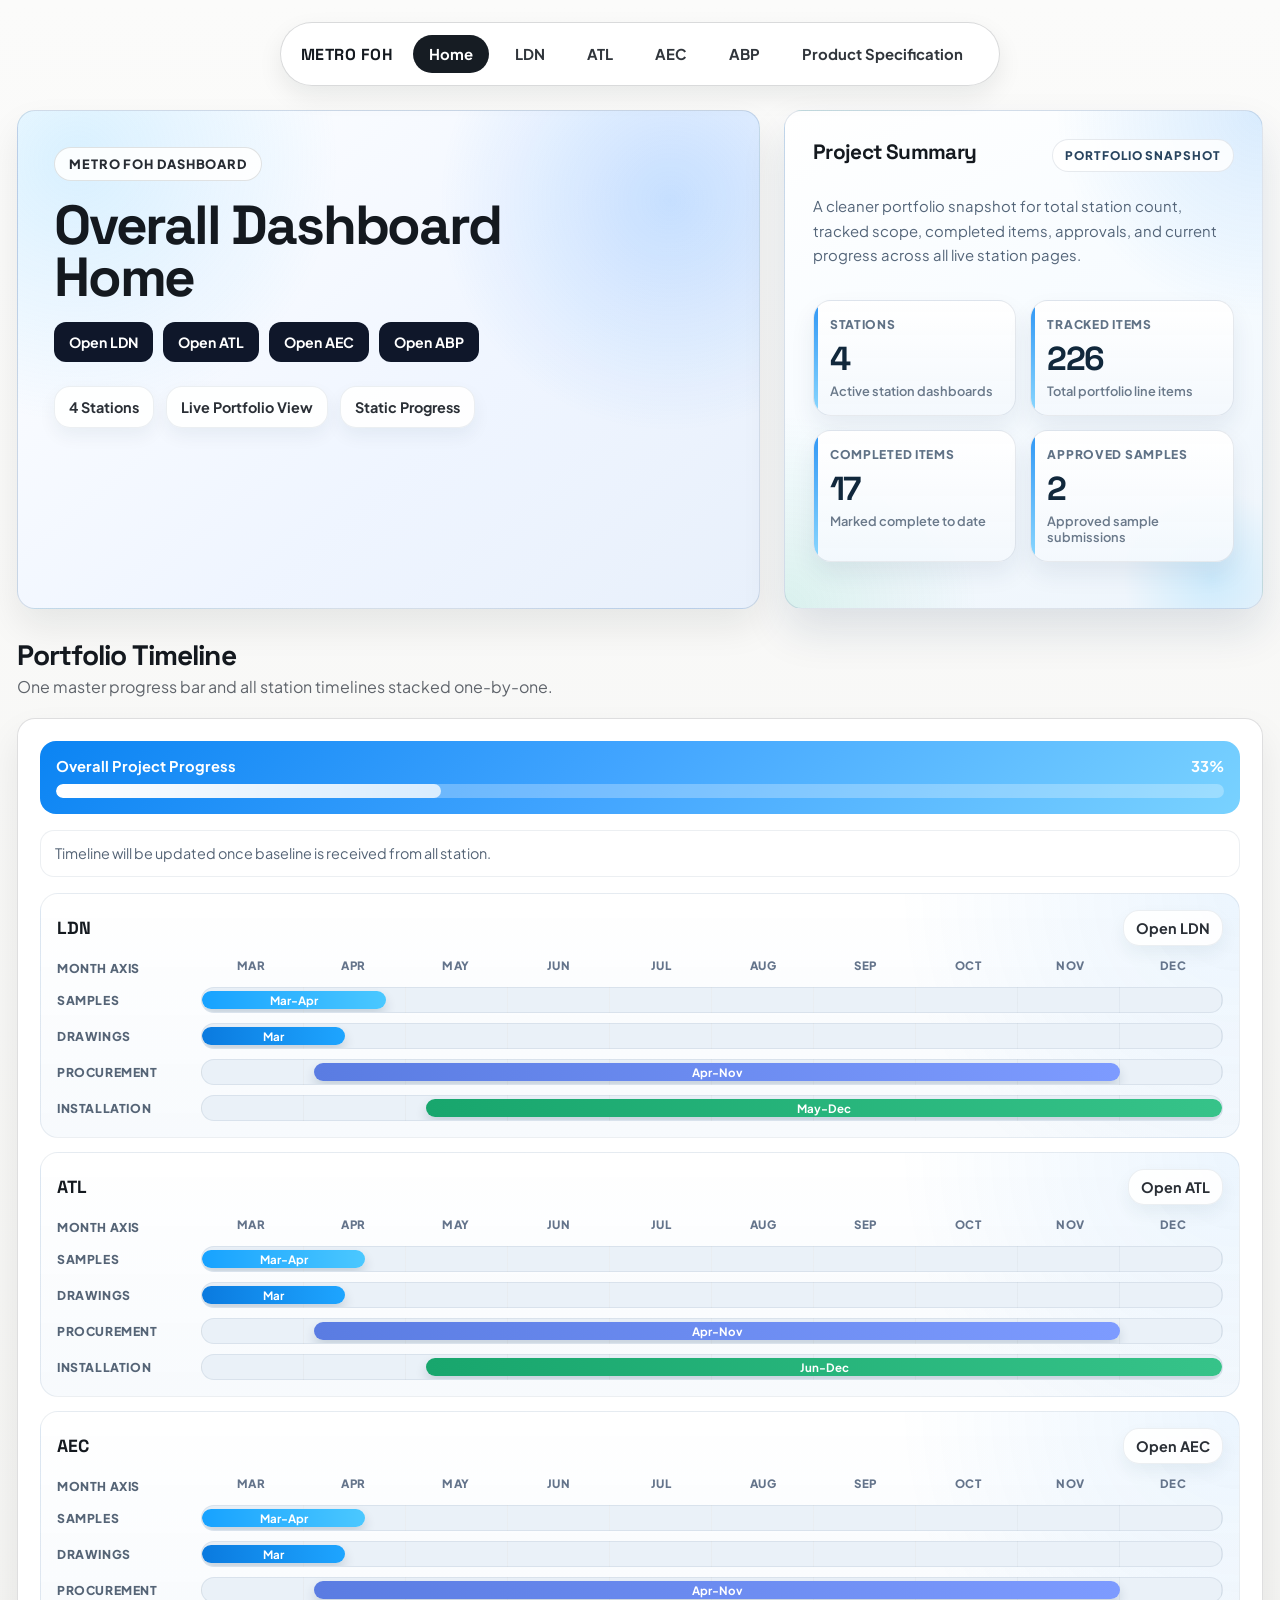
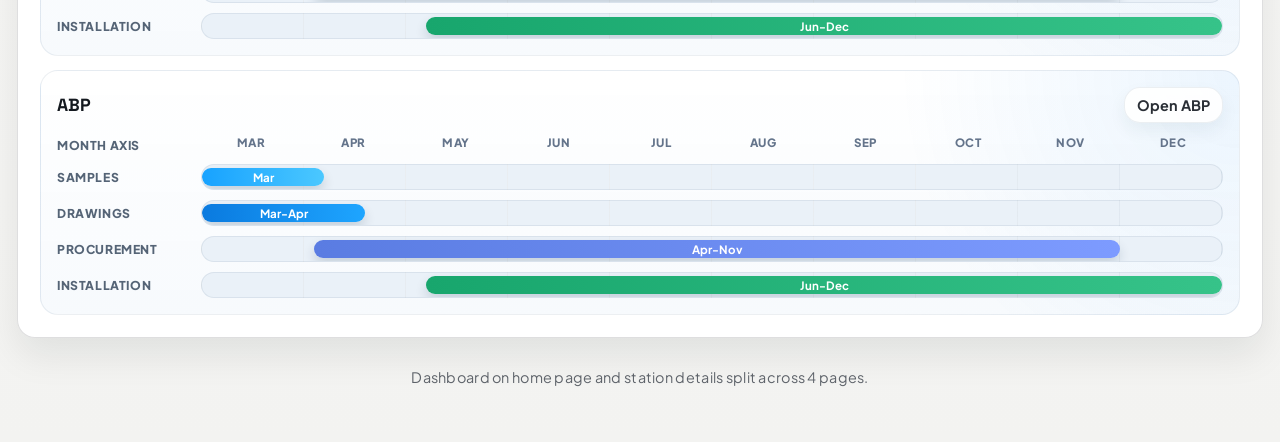
==== commit 7dac349b: "Remove progress bar UI" ====
--- a/index.html
+++ b/index.html
@@ -280,80 +280,11 @@
       font-style: normal;
       font-weight: 600;
     }
-    .station-rings-panel {
-      position: relative;
-      z-index: 1;
-      padding: 16px;
-      border-radius: 18px;
-      background: rgba(255, 255, 255, 0.72);
-      border: 1px solid rgba(20, 53, 90, 0.08);
-      backdrop-filter: blur(10px);
-    }
-    .station-rings {
-      display: grid;
-      grid-template-columns: repeat(4, minmax(0, 1fr));
-      gap: 12px;
-    }
-    .station-rings-title {
-      font-size: 0.78rem;
-      font-weight: 800;
-      color: #334155;
-      letter-spacing: 0.08em;
-      text-transform: uppercase;
-      margin: 0 0 14px;
-    }
-    .station-ring-card {
-      background: linear-gradient(180deg, rgba(255, 255, 255, 0.98) 0%, rgba(244, 248, 252, 0.94) 100%);
-      border: 1px solid rgba(20, 53, 90, 0.1);
-      border-radius: 16px;
-      padding: 12px 10px;
-      display: grid;
-      justify-items: center;
-      gap: 8px;
-      box-shadow: 0 10px 18px rgba(20, 53, 90, 0.06);
-    }
-    .station-ring {
-      --deg: 0deg;
-      --ring-color: #f59e0b;
-      width: 64px;
-      height: 64px;
-      border-radius: 999px;
-      background: conic-gradient(var(--ring-color) var(--deg), #e5e7eb var(--deg));
-      display: grid;
-      place-items: center;
-    }
-    .station-ring::after {
-      content: "";
-      width: 48px;
-      height: 48px;
-      border-radius: 999px;
-      background: #fff;
-      border: 1px solid rgba(20, 53, 90, 0.08);
-    }
-    .station-ring-value {
-      position: absolute;
-      font-size: 0.76rem;
-      font-weight: 800;
-      color: #0f172a;
-    }
-    .station-ring-wrap {
-      position: relative;
-      display: grid;
-      place-items: center;
-    }
-    .station-ring-label {
-      font-size: 0.78rem;
-      font-weight: 800;
-      color: #334155;
-      letter-spacing: 0.04em;
-      text-transform: uppercase;
-    }
     @media (max-width: 1100px) { .glance-grid { grid-template-columns: repeat(2, minmax(0, 1fr)); } }
     @media (max-width: 680px) {
       .glance-grid { grid-template-columns: 1fr; }
       .summary-heading { flex-direction: column; align-items: flex-start; }
       .summary-grid { grid-template-columns: 1fr; }
-      .station-rings { grid-template-columns: repeat(2, minmax(0, 1fr)); }
       .timeline-grid { grid-template-columns: 1fr; gap: 8px; }
       .timeline-axis-label { display: none; }
       .timeline-phase-label { margin-top: 6px; }
@@ -408,15 +339,6 @@
           <div class="mini-stat"><span>Tracked Items</span><strong>226</strong><em>Total portfolio line items</em></div>
           <div class="mini-stat"><span>Completed Items</span><strong>17</strong><em>Marked complete to date</em></div>
           <div class="mini-stat"><span>Approved Samples</span><strong>2</strong><em>Approved sample submissions</em></div>
-        </div>
-        <div class="station-rings-panel">
-          <div class="station-rings-title">Station Progress Rings</div>
-          <div class="station-rings" id="stationRings">
-            <article class="station-ring-card"><div class="station-ring-label">LDN Page</div><div class="station-ring-wrap"><div class="station-ring" style="--deg:180deg;--ring-color:#f59e0b"></div><span class="station-ring-value">50%</span></div></article>
-            <article class="station-ring-card"><div class="station-ring-label">ATL Page</div><div class="station-ring-wrap"><div class="station-ring" style="--deg:36deg;--ring-color:#f59e0b"></div><span class="station-ring-value">10%</span></div></article>
-            <article class="station-ring-card"><div class="station-ring-label">AEC Page</div><div class="station-ring-wrap"><div class="station-ring" style="--deg:119deg;--ring-color:#f59e0b"></div><span class="station-ring-value">33%</span></div></article>
-            <article class="station-ring-card"><div class="station-ring-label">ABP Page</div><div class="station-ring-wrap"><div class="station-ring" style="--deg:90deg;--ring-color:#f59e0b"></div><span class="station-ring-value">25%</span></div></article>
-          </div>
         </div>
       </aside>
     </section>
